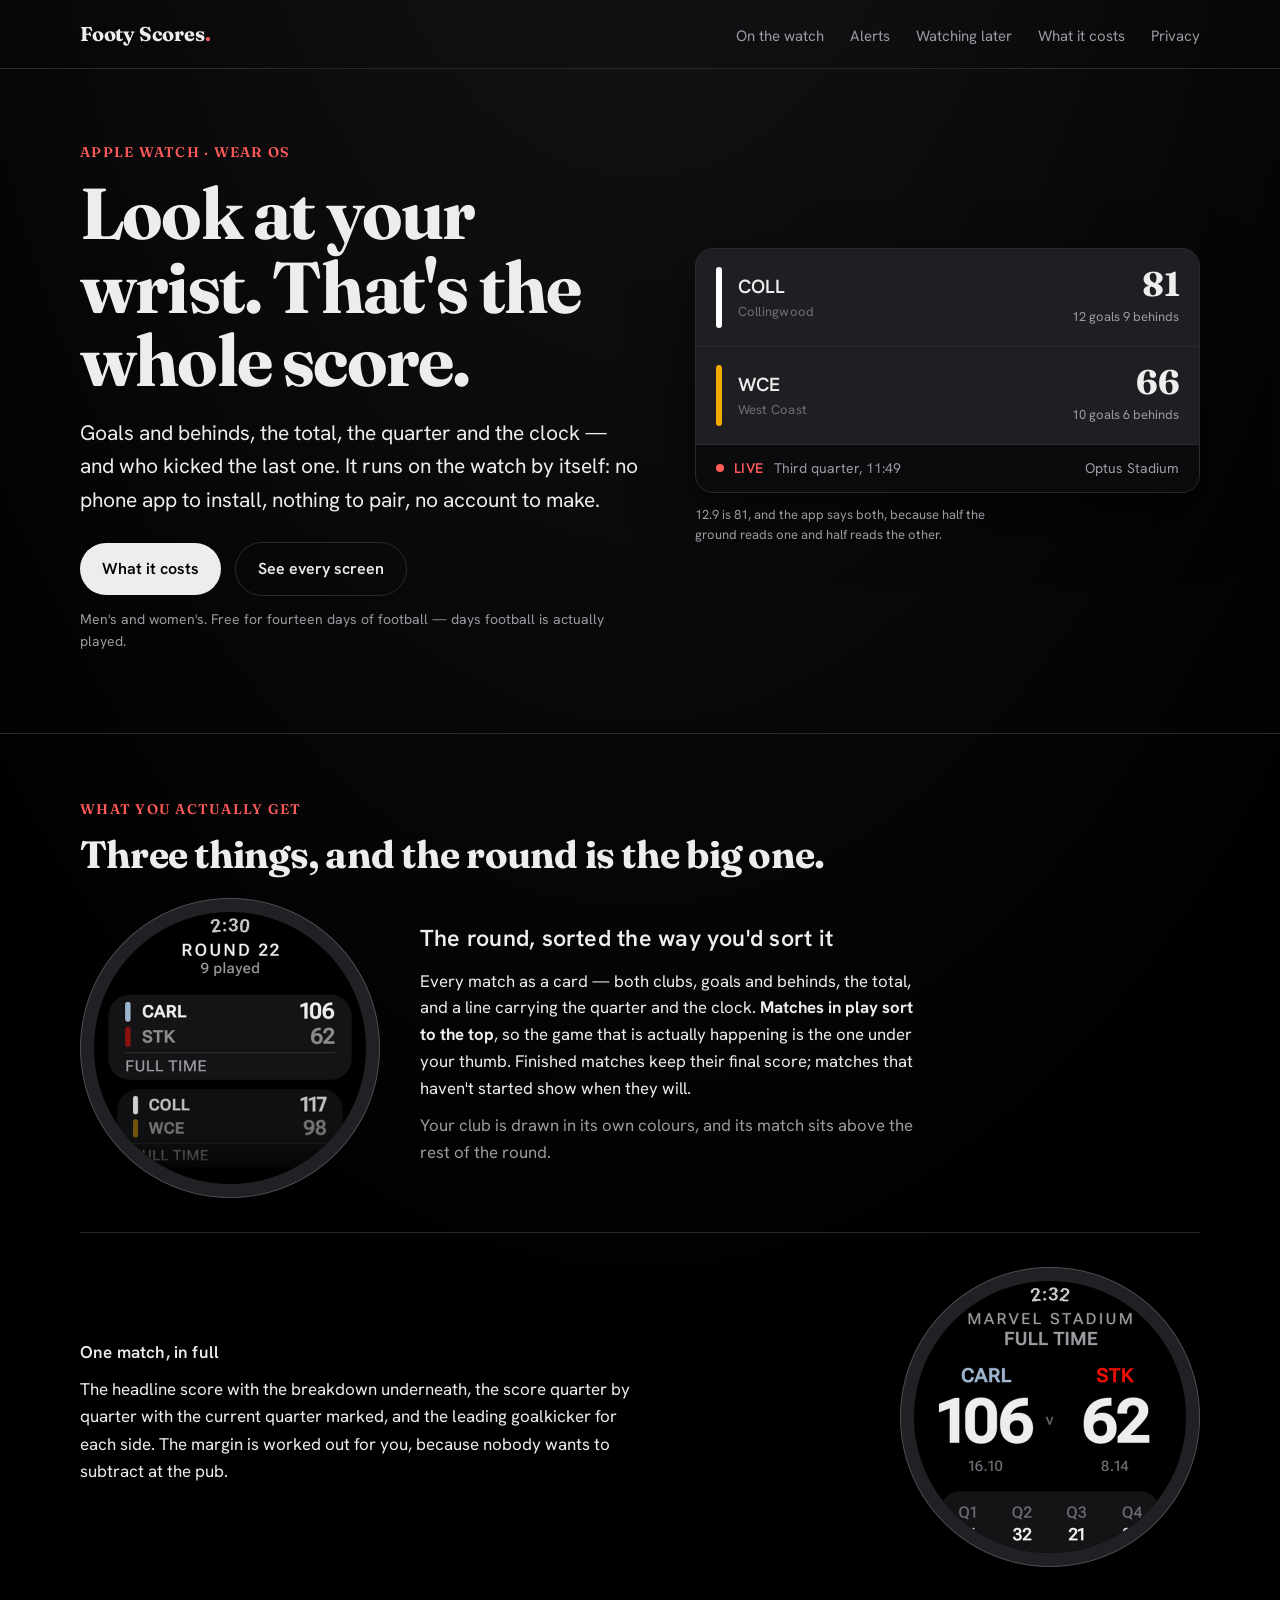
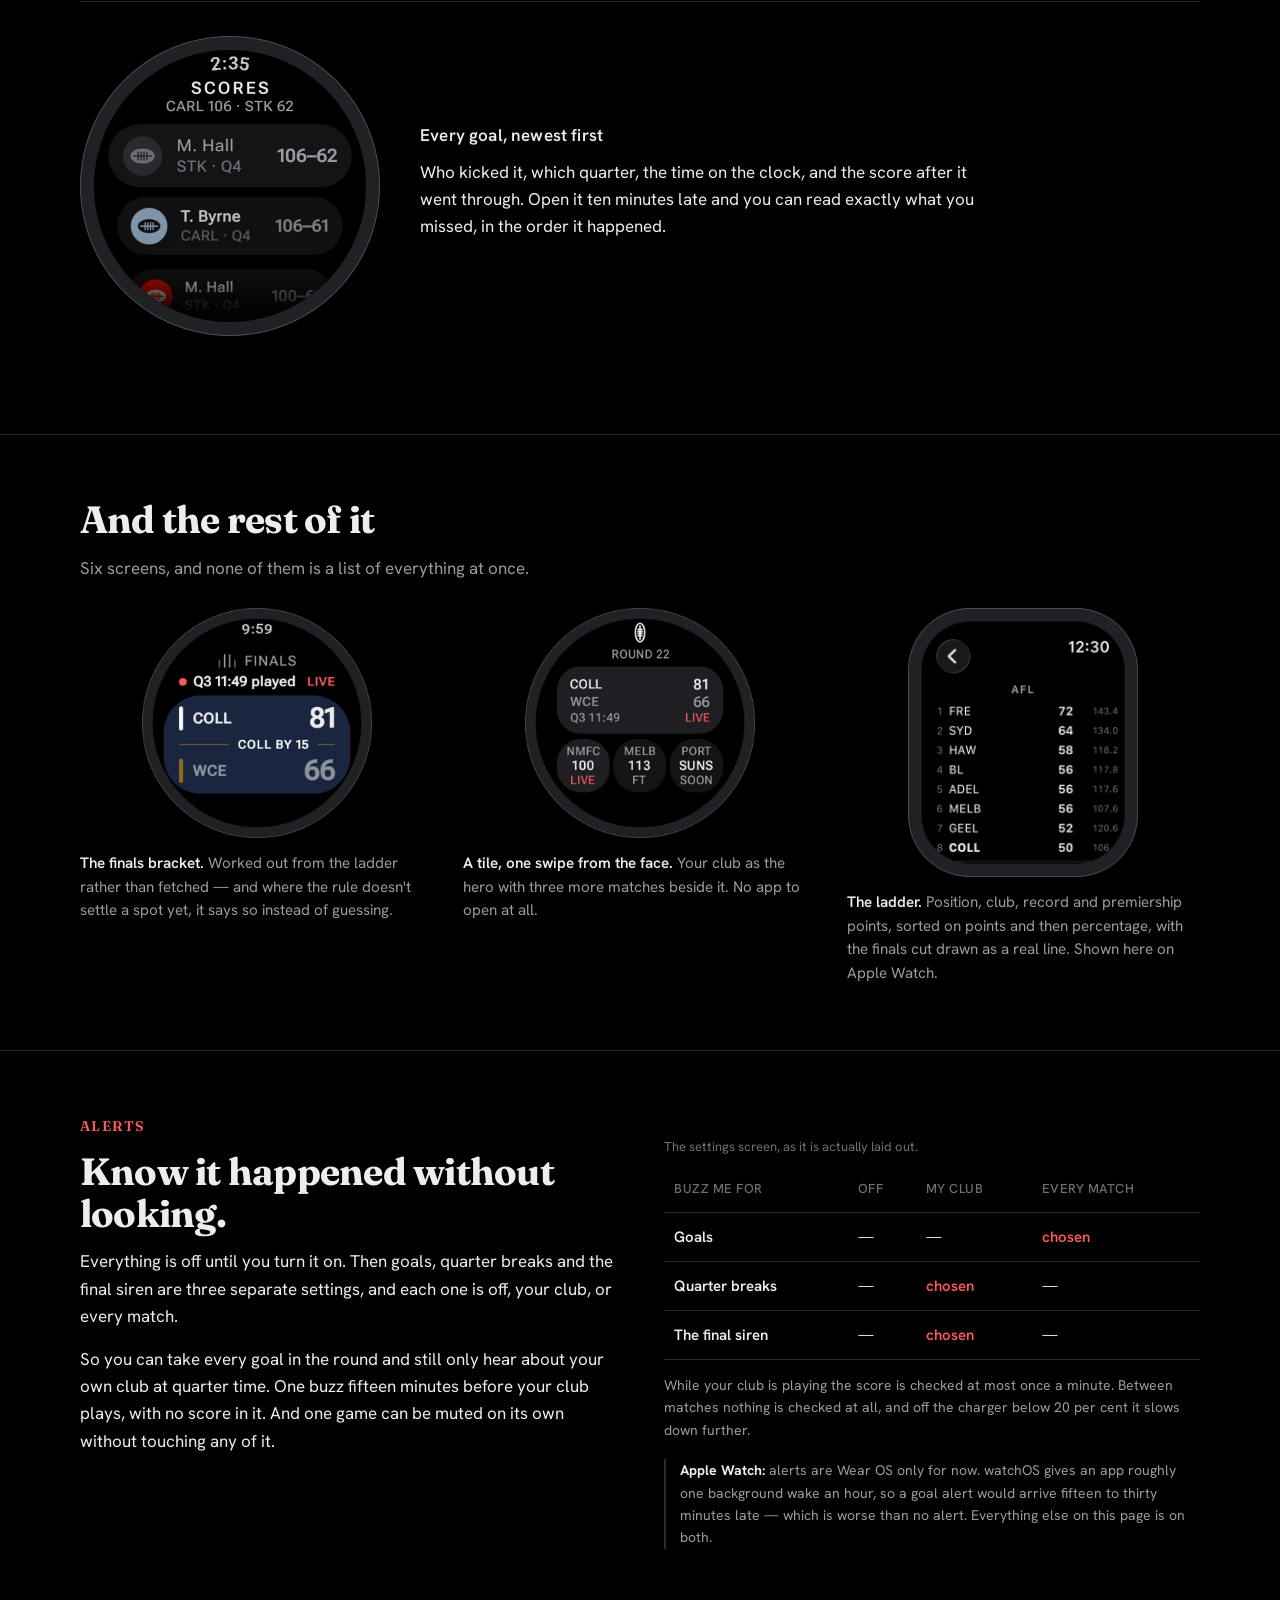
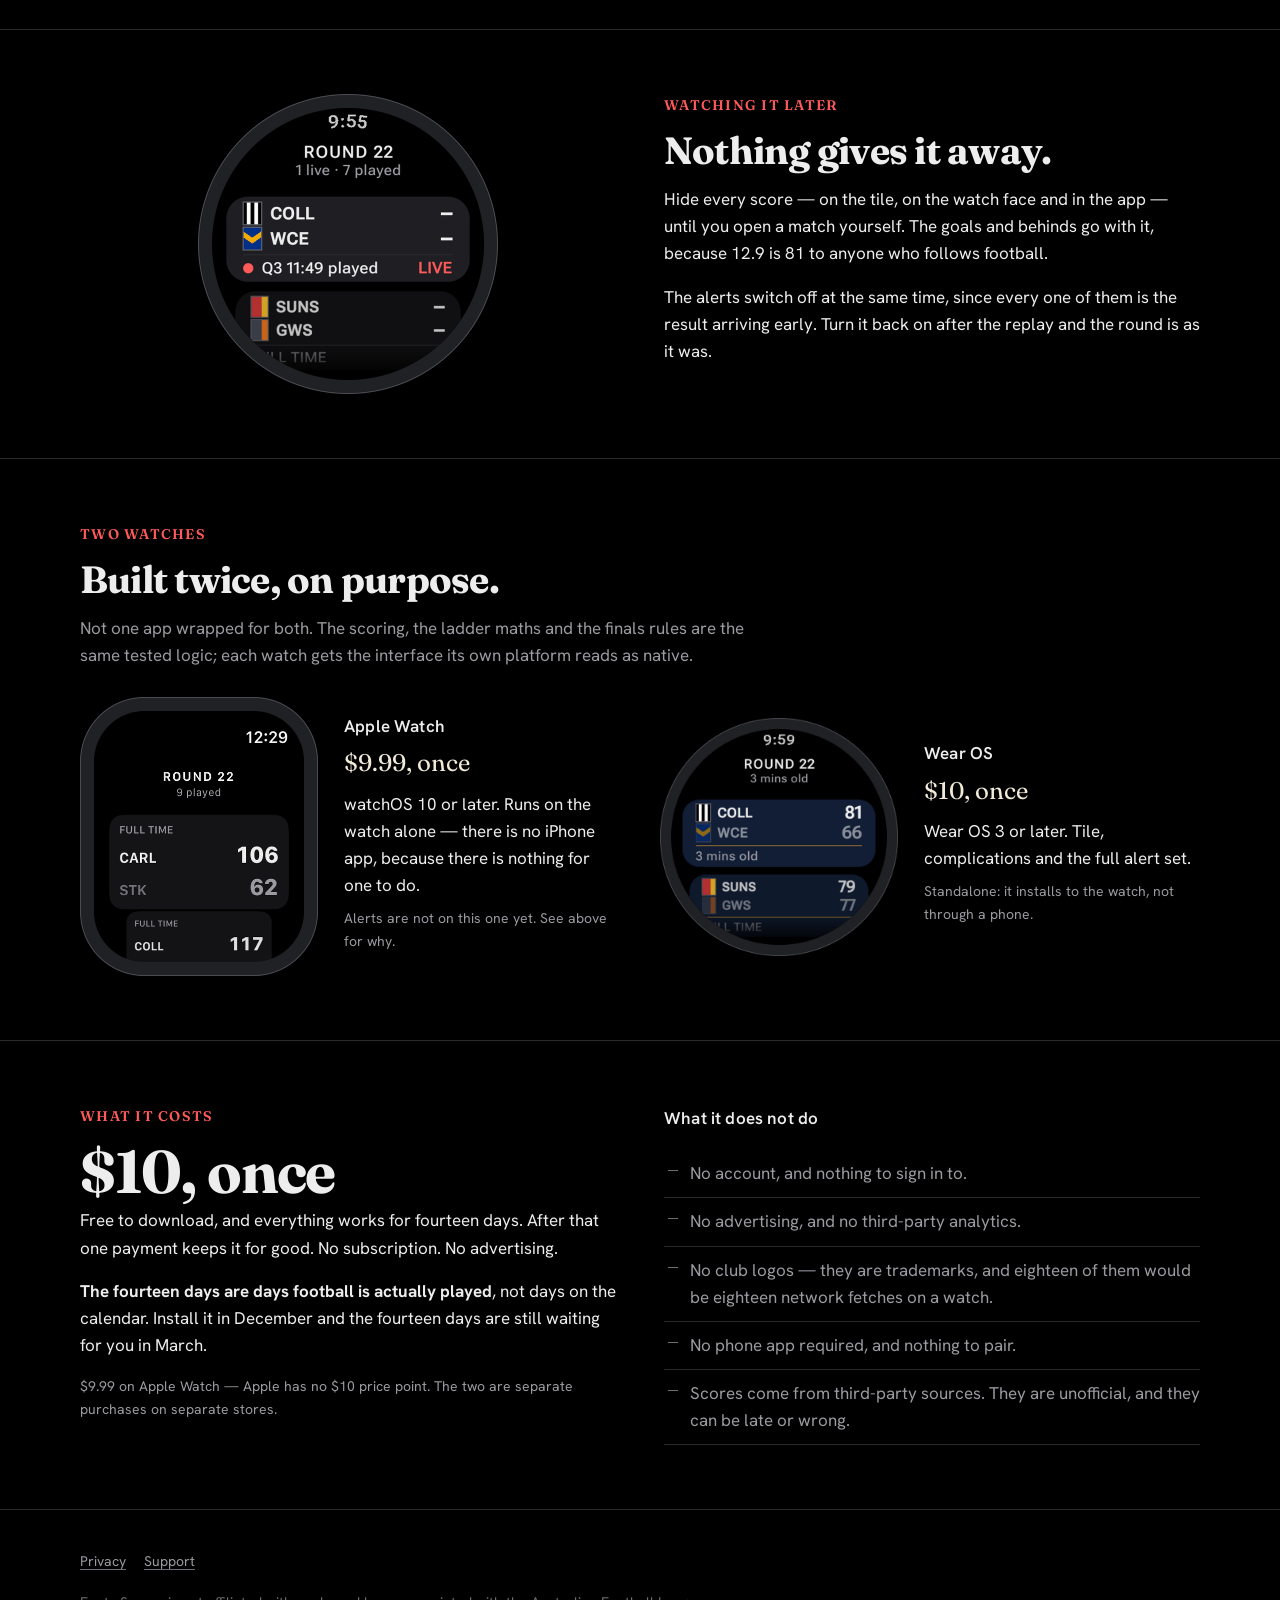
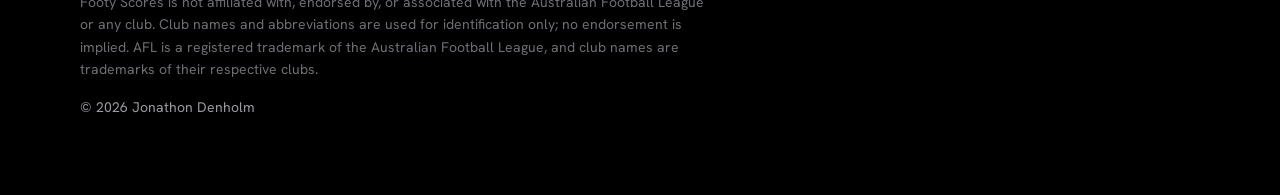
==== index.html @ 6cb3a04b "The site now shows the app, and covers both watches Rebuilt benefit-first: what you get at 2:35 on a" ====
<!doctype html>
<html lang="en-AU">
<head>
<meta charset="utf-8">
<meta name="viewport" content="width=device-width, initial-scale=1">
<title>Footy Scores — the whole match, on your wrist</title>
<meta name="description" content="Live goals and behinds, the quarter, the clock, and who kicked the last one. A standalone watch app for Australian rules football, men's and women's, on Apple Watch and Wear OS. No phone app, no account, no advertising.">
<link rel="canonical" href="https://footyscore.app/">
<meta name="theme-color" content="#000000">
<!-- The app's own launcher icon, not a mark drawn for the web. One icon, both places. -->
<link rel="icon" type="image/png" sizes="512x512" href="icon-512.png">
<link rel="apple-touch-icon" href="icon-512.png">

<meta property="og:type" content="website">
<meta property="og:url" content="https://footyscore.app/">
<meta property="og:title" content="Footy Scores — the whole match, on your wrist">
<meta property="og:description" content="Collingwood 12.9 (81), West Coast 10.6 (66), Q3 11:49. That is a whole match, and it fits on a watch.">
<meta property="og:image" content="https://footyscore.app/img/w-round.png">
<meta name="twitter:card" content="summary_large_image">
<meta name="twitter:title" content="Footy Scores">
<meta name="twitter:description" content="Live goals and behinds, the quarter, the clock, and who kicked the last one. Apple Watch and Wear OS.">
<meta name="twitter:image" content="https://footyscore.app/img/w-round.png">

<script type="application/ld+json">
{"@context":"https://schema.org","@type":"SoftwareApplication","name":"Footy Scores",
 "operatingSystem":"watchOS, Wear OS",
 "applicationCategory":"SportsApplication",
 "offers":[{"@type":"Offer","price":"10.00","priceCurrency":"AUD","category":"Wear OS"},
           {"@type":"Offer","price":"9.99","priceCurrency":"AUD","category":"Apple Watch"}],
 "url":"https://footyscore.app"}
</script>

<link rel="stylesheet" href="styles.css?v=20260812">
</head>
<body>
<a class="skip" href="#main">Skip to content</a>

<header>
  <div class="wrap nav">
    <a class="brand" href="/">Footy Scores<span class="dot">.</span></a>
    <span class="spacer"></span>
    <a class="navlink" href="#watch">On the watch</a>
    <a class="navlink" href="#alerts">Alerts</a>
    <a class="navlink" href="#later">Watching later</a>
    <a class="navlink" href="#cost">What it costs</a>
    <a class="navlink" href="privacy.html">Privacy</a>
  </div>
</header>

<main id="main" tabindex="-1">

  <!-- ================================================================= hero
       THE HERO LEADS WITH THE MOMENT, NOT THE FEATURE LIST. What somebody wants at 2:35 on a
       Saturday is the score without getting their phone out; everything the app does is downstream
       of that. The scoreboard beside it is real markup rather than an image so it stays sharp at
       any size, reads to a screen reader as scores rather than as a picture, and cannot go stale
       against a redesign. Its figures are the captured Round 22 fixture the app's own tests are
       held to, so the page and the test suite agree on what a match looks like. -->
  <div class="wrap">
    <section class="hero">
      <div>
        <p class="kicker">Apple Watch &middot; Wear OS</p>
        <h1>Look at your wrist. That's the whole score.</h1>
        <p class="lead">Goals and behinds, the total, the quarter and the clock &mdash; and who kicked the last one. It runs on the watch by itself: no phone app to install, nothing to pair, no account to make.</p>
        <div class="cta">
          <a class="btn" href="#cost">What it costs</a>
          <a class="btn btn-ghost" href="#watch">See every screen</a>
        </div>
        <p class="small">Men's and women's. Free for fourteen days of football &mdash; days football is actually played.</p>
      </div>

      <div>
        <div class="board is-live">
          <div class="board-row" style="--club:#FFFFFF">
            <span class="swatch" aria-hidden="true"></span>
            <span class="club">COLL<span class="name">Collingwood</span></span>
            <span class="score"><span class="total">81</span><span class="breakdown">12 goals 9 behinds</span></span>
          </div>
          <div class="board-row" style="--club:#F2A900">
            <span class="swatch" aria-hidden="true"></span>
            <span class="club">WCE<span class="name">West Coast</span></span>
            <span class="score"><span class="total">66</span><span class="breakdown">10 goals 6 behinds</span></span>
          </div>
          <div class="board-status">
            <span class="pulse" aria-hidden="true"></span>
            <span class="tag-live">LIVE</span>
            <span>Third quarter, 11:49</span>
            <span class="spacer"></span>
            <span>Optus Stadium</span>
          </div>
        </div>
        <p class="board-note">12.9 is 81, and the app says both, because half the ground reads one and half reads the other.</p>
      </div>
    </section>
  </div>

  <!-- ================================================================= the three things
       ⚠️ ASYMMETRIC ON PURPOSE. Three equal cards in a row is the single most recognisable
       generated layout; the first item here is deliberately the large one, and the images are real
       captures rather than drawn mockups. -->
  <section class="band" id="watch">
    <div class="wrap">
      <p class="kicker">What you actually get</p>
      <h2>Three things, and the round is the big one.</h2>

      <div class="feature feature-lead">
        <figure class="shot shot-round">
          <img src="img/w-round.png" width="300" height="300" loading="lazy" decoding="async"
               alt="A round watch showing Round 22: Carlton 106, St Kilda 62 at full time, and Collingwood 117, West Coast 98 below it.">
        </figure>
        <div>
          <h3>The round, sorted the way you'd sort it</h3>
          <p>Every match as a card &mdash; both clubs, goals and behinds, the total, and a line carrying the quarter and the clock. <strong>Matches in play sort to the top</strong>, so the game that is actually happening is the one under your thumb. Finished matches keep their final score; matches that haven't started show when they will.</p>
          <p class="small">Your club is drawn in its own colours, and its match sits above the rest of the round.</p>
        </div>
      </div>

      <div class="feature feature-flip">
        <figure class="shot shot-round">
          <img src="img/w-match.png" width="300" height="300" loading="lazy" decoding="async"
               alt="One match at Marvel Stadium: Carlton 106 from 16.10, St Kilda 62 from 8.14, with the score by quarter beneath.">
        </figure>
        <div>
          <h3>One match, in full</h3>
          <p>The headline score with the breakdown underneath, the score quarter by quarter with the current quarter marked, and the leading goalkicker for each side. The margin is worked out for you, because nobody wants to subtract at the pub.</p>
        </div>
      </div>

      <div class="feature">
        <figure class="shot shot-round">
          <img src="img/w-goals.png" width="300" height="300" loading="lazy" decoding="async"
               alt="The goal feed: M. Hall for St Kilda in the last quarter making it 106 to 62, then T. Byrne for Carlton.">
        </figure>
        <div>
          <h3>Every goal, newest first</h3>
          <p>Who kicked it, which quarter, the time on the clock, and the score after it went through. Open it ten minutes late and you can read exactly what you missed, in the order it happened.</p>
        </div>
      </div>
    </div>
  </section>

  <!-- ================================================================= more screens -->
  <section class="band band-tight">
    <div class="wrap">
      <h2>And the rest of it</h2>
      <p class="sub">Six screens, and none of them is a list of everything at once.</p>

      <div class="gallery">
        <figure>
          <img src="img/w-finals.png" width="230" height="230" loading="lazy" decoding="async"
               alt="The finals bracket showing Collingwood 81 leading West Coast 66 by 15 points, live in the third quarter.">
          <figcaption><strong>The finals bracket.</strong> Worked out from the ladder rather than fetched &mdash; and where the rule doesn't settle a spot yet, it says so instead of guessing.</figcaption>
        </figure>
        <figure>
          <img src="img/w-tile.png" width="230" height="230" loading="lazy" decoding="async"
               alt="The tile: Collingwood 81, West Coast 66 live in the third quarter, with three more matches beneath.">
          <figcaption><strong>A tile, one swipe from the face.</strong> Your club as the hero with three more matches beside it. No app to open at all.</figcaption>
        </figure>
        <!-- ⚠️ THIS ONE IS THE APPLE CAPTURE, DELIBERATELY. There is no Wear ladder screenshot, and
             the first cut of this page put the ALERTS grid here under a caption about the ladder —
             a caption describing a screen that was not in the picture. Two round frames and one
             square is also the honest shape of the product: it is two apps. -->
        <figure>
          <img src="img/a-ladder.png" width="200" height="234" loading="lazy" decoding="async"
               alt="The ladder on Apple Watch: Fremantle first on 72 points, Sydney second on 64, Hawthorn third on 58, with percentages beside them.">
          <figcaption><strong>The ladder.</strong> Position, club, record and premiership points, sorted on points and then percentage, with the finals cut drawn as a real line. Shown here on Apple Watch.</figcaption>
        </figure>
      </div>
    </div>
  </section>

  <!-- ================================================================= alerts -->
  <section class="band" id="alerts">
    <div class="wrap split">
      <div>
        <p class="kicker">Alerts</p>
        <h2>Know it happened without looking.</h2>
        <p>Everything is off until you turn it on. Then goals, quarter breaks and the final siren are three separate settings, and each one is off, your club, or every match.</p>
        <p>So you can take every goal in the round and still only hear about your own club at quarter time. One buzz fifteen minutes before your club plays, with no score in it. And one game can be muted on its own without touching any of it.</p>
      </div>
      <div>
        <table class="grid-alerts">
          <caption>The settings screen, as it is actually laid out.</caption>
          <thead>
            <tr><th scope="col">Buzz me for</th><th scope="col">Off</th><th scope="col">My club</th><th scope="col">Every match</th></tr>
          </thead>
          <tbody>
            <tr><td>Goals</td><td>&mdash;</td><td>&mdash;</td><td class="pick">chosen</td></tr>
            <tr><td>Quarter breaks</td><td>&mdash;</td><td class="pick">chosen</td><td>&mdash;</td></tr>
            <tr><td>The final siren</td><td>&mdash;</td><td class="pick">chosen</td><td>&mdash;</td></tr>
          </tbody>
        </table>
        <p class="small" style="margin-top:14px">While your club is playing the score is checked at most once a minute. Between matches nothing is checked at all, and off the charger below 20 per cent it slows down further.</p>
        <p class="small note-apple"><strong>Apple Watch:</strong> alerts are Wear OS only for now. watchOS gives an app roughly one background wake an hour, so a goal alert would arrive fifteen to thirty minutes late &mdash; which is worse than no alert. Everything else on this page is on both.</p>
      </div>
    </div>
  </section>

  <!-- ================================================================= spoilers -->
  <section class="band" id="later">
    <div class="wrap split split-flip">
      <div>
        <p class="kicker">Watching it later</p>
        <h2>Nothing gives it away.</h2>
        <p>Hide every score &mdash; on the tile, on the watch face and in the app &mdash; until you open a match yourself. The goals and behinds go with it, because 12.9 is 81 to anyone who follows football.</p>
        <p>The alerts switch off at the same time, since every one of them is the result arriving early. Turn it back on after the replay and the round is as it was.</p>
      </div>
      <figure class="shot shot-round">
        <img src="img/w-spoilers.png" width="300" height="300" loading="lazy" decoding="async"
             alt="The round with every score hidden: dashes where the numbers would be, and the note that a match is final.">
      </figure>
    </div>
  </section>

  <!-- ================================================================= both watches -->
  <section class="band band-tight" id="both">
    <div class="wrap">
      <p class="kicker">Two watches</p>
      <h2>Built twice, on purpose.</h2>
      <p class="sub sub-wide">Not one app wrapped for both. The scoring, the ladder maths and the finals rules are the same tested logic; each watch gets the interface its own platform reads as native.</p>

      <div class="platforms">
        <div class="platform">
          <figure class="shot shot-apple">
            <img src="img/a-scoreboard.png" width="238" height="278" loading="lazy" decoding="async"
                 alt="Footy Scores on Apple Watch, showing Round 22 with Carlton 106 and St Kilda 62.">
          </figure>
          <div>
            <h3>Apple Watch</h3>
            <p class="platform-price">$9.99, once</p>
            <p>watchOS 10 or later. Runs on the watch alone &mdash; there is no iPhone app, because there is nothing for one to do.</p>
            <p class="small">Alerts are not on this one yet. See above for why.</p>
          </div>
        </div>
        <div class="platform">
          <figure class="shot shot-round shot-sm">
            <img src="img/w-club.png" width="238" height="238" loading="lazy" decoding="async"
                 alt="Footy Scores on Wear OS in club colours, showing Collingwood against West Coast.">
          </figure>
          <div>
            <h3>Wear OS</h3>
            <p class="platform-price">$10, once</p>
            <p>Wear OS 3 or later. Tile, complications and the full alert set.</p>
            <p class="small">Standalone: it installs to the watch, not through a phone.</p>
          </div>
        </div>
      </div>
    </div>
  </section>

  <!-- ================================================================= cost -->
  <section class="band" id="cost">
    <div class="wrap split">
      <div>
        <p class="kicker">What it costs</p>
        <p class="price">$10, once</p>
        <p>Free to download, and everything works for fourteen days. After that one payment keeps it for good. No subscription. No advertising.</p>
        <p><strong>The fourteen days are days football is actually played</strong>, not days on the calendar. Install it in December and the fourteen days are still waiting for you in March.</p>
        <p class="small">$9.99 on Apple Watch &mdash; Apple has no $10 price point. The two are separate purchases on separate stores.</p>
      </div>
      <div>
        <h3 style="margin-bottom:10px">What it does not do</h3>
        <ul class="notlist">
          <li>No account, and nothing to sign in to.</li>
          <li>No advertising, and no third-party analytics.</li>
          <li>No club logos &mdash; they are trademarks, and eighteen of them would be eighteen network fetches on a watch.</li>
          <li>No phone app required, and nothing to pair.</li>
          <li>Scores come from third-party sources. They are unofficial, and they can be late or wrong.</li>
        </ul>
      </div>
    </div>
  </section>

</main>

<footer>
  <div class="wrap">
    <div class="foot-links">
      <a href="privacy.html">Privacy</a>
      <a href="mailto:watchwalkssupport@gmail.com">Support</a>
    </div>
    <p class="disclaimer">Footy Scores is not affiliated with, endorsed by, or associated with the Australian Football League or any club. Club names and abbreviations are used for identification only; no endorsement is implied. AFL is a registered trademark of the Australian Football League, and club names are trademarks of their respective clubs.</p>
    <p class="small">&copy; 2026 Jonathon Denholm</p>
  </div>
</footer>

</body>
</html>
---- styles.css ----
/* Footy Scores — matchday.
 *
 * THE SITE IS THE APP'S OWN PALETTE, not a theme invented for the web: true black ground, bone
 * text, one live red. Those values are lifted from FootyPalette.kt so the page and the watch
 * cannot drift into different reds. The club colours are the accent system, exactly as they are
 * in the product — nothing here introduces a colour the app does not already use.
 *
 * It shares its two typefaces with watchwalks.com and nothing else. The sibling relationship is
 * the fonts; the rest — black instead of paper, a scoreboard instead of terrain, hard rules
 * instead of contour lines — is this app.
 */

@font-face {
  font-family: 'Fraunces';
  src: url('fonts/fraunces-var.woff2') format('woff2-variations');
  font-weight: 100 900;
  font-display: swap;
}
@font-face {
  font-family: 'Hanken';
  src: url('fonts/hanken-var.woff2') format('woff2-variations');
  font-weight: 100 900;
  font-display: swap;
}

:root {
  /* Straight from the app. */
  --black: #000000;
  --card: #141416;
  --card-live: #1F1F23;
  --line: #2A2A2E;
  --ink: #EDEDED;
  --dim: #9A9AA0;
  --faint: #6E6E75;
  --live: #FF5A5A;
  --bone: #F2EAD9;

  --measure: 66ch;
  --wrap: 1120px;
}

*, *::before, *::after { box-sizing: border-box; }

html { -webkit-text-size-adjust: 100%; }

body {
  margin: 0;
  background: var(--black);
  color: var(--ink);
  font-family: Hanken, ui-sans-serif, sans-serif;
  font-size: 17px;
  line-height: 1.6;
  font-variant-numeric: tabular-nums;
  /* A very slight warmth off pure black at the top, so the page has a horizon rather than being
     a void. It never lightens enough to stop being the app's black. */
  background-image: radial-gradient(120% 60% at 50% -10%, #17171B 0%, #000 62%);
  background-repeat: no-repeat;
}

.wrap { width: min(100% - 40px, var(--wrap)); margin-inline: auto; }

.skip {
  position: absolute; left: -9999px;
  background: var(--ink); color: var(--black); padding: 10px 16px; border-radius: 8px;
}
.skip:focus { left: 20px; top: 14px; z-index: 20; }

a { color: var(--ink); text-decoration-color: var(--faint); text-underline-offset: 3px; }
a:hover { text-decoration-color: var(--live); }

/* ---------------------------------------------------------------- header */

header { border-bottom: 1px solid var(--line); }
.nav { display: flex; align-items: baseline; gap: 26px; padding: 18px 0; }
.brand {
  font-family: Fraunces, Georgia, serif;
  font-weight: 700; font-size: 20px; letter-spacing: -0.01em;
  text-decoration: none; color: var(--ink);
}
.brand .dot { color: var(--live); }
.spacer { flex: 1; }
.navlink { font-size: 15px; color: var(--dim); text-decoration: none; }
.navlink:hover { color: var(--ink); }
@media (max-width: 640px) { .navlink { display: none; } }

/* ---------------------------------------------------------------- type */

h1 {
  font-family: Fraunces, Georgia, serif;
  font-weight: 700;
  font-size: clamp(38px, 6.2vw, 72px);
  line-height: 1.02;
  letter-spacing: -0.025em;
  margin: 0 0 18px;
}
h2 {
  font-family: Fraunces, Georgia, serif;
  font-weight: 700;
  font-size: clamp(26px, 3.4vw, 38px);
  line-height: 1.1;
  letter-spacing: -0.02em;
  margin: 0 0 14px;
}
h3 {
  font-family: Hanken, sans-serif;
  font-weight: 600; font-size: 17px; letter-spacing: 0.01em;
  margin: 0 0 6px;
}
p { margin: 0 0 16px; max-width: var(--measure); }
.lead { font-size: clamp(18px, 2vw, 21px); color: var(--ink); }
.kicker {
  font-family: Fraunces, Georgia, serif;
  font-weight: 600; font-size: 14px; letter-spacing: 0.09em; text-transform: uppercase;
  color: var(--live); margin: 0 0 14px;
}
.sub { color: var(--dim); }
small, .small { font-size: 14px; color: var(--dim); }

/* ---------------------------------------------------------------- hero */

.hero {
  display: grid;
  grid-template-columns: 1.05fr 0.95fr;
  gap: 56px;
  align-items: center;
  padding: 72px 0 64px;
}
@media (max-width: 900px) {
  .hero { grid-template-columns: 1fr; gap: 40px; padding: 48px 0 40px; }
}

.btn {
  display: inline-block;
  background: var(--ink); color: var(--black);
  font-weight: 600; font-size: 16px;
  padding: 13px 22px; border-radius: 999px;
  text-decoration: none;
}
.btn:hover { background: #fff; }
.btn-ghost {
  background: transparent; color: var(--ink);
  border: 1px solid var(--line); margin-left: 10px;
}
.btn-ghost:hover { background: var(--card); border-color: var(--dim); }
.cta { margin: 26px 0 12px; }

/* ------------------------------------------------- the scoreboard itself */

/* THE HERO IS A SCOREBOARD, drawn the way the watch draws one: two club colour bars, the score
   as goals, behinds and total, and a status line carrying the quarter and the clock. It is built
   from real markup rather than shipped as a picture so it stays sharp, reads to a screen reader
   as a table of scores, and cannot go stale against a redesign of the app.
   The numbers are the captured Round 22 fixture the app's own tests are held to. */
.board {
  background: var(--card);
  border: 1px solid var(--line);
  border-radius: 18px;
  overflow: hidden;
  box-shadow: 0 24px 60px rgba(0,0,0,.6);
}
.board.is-live { background: var(--card-live); }

.board-row {
  display: grid;
  grid-template-columns: 6px 1fr auto;
  align-items: center;
  gap: 0 16px;
  padding: 18px 20px;
}
.board-row + .board-row { border-top: 1px solid var(--line); }
.swatch { align-self: stretch; border-radius: 3px; background: var(--club, var(--dim)); }
.club { font-weight: 600; font-size: 19px; letter-spacing: 0.01em; }
.club .name { display: block; font-size: 13px; color: var(--faint); font-weight: 400; letter-spacing: 0.02em; }
.score { text-align: right; font-family: Fraunces, Georgia, serif; }
.score .total { font-weight: 700; font-size: 34px; letter-spacing: -0.02em; display: block; line-height: 1; }
.score .breakdown { font-size: 13px; color: var(--dim); font-family: Hanken, sans-serif; }

.board-status {
  display: flex; align-items: center; gap: 10px;
  padding: 12px 20px;
  border-top: 1px solid var(--line);
  background: #0B0B0D;
  font-size: 14px; color: var(--dim);
}
.pulse {
  width: 8px; height: 8px; border-radius: 999px; background: var(--live);
  box-shadow: 0 0 0 0 rgba(255,90,90,.6);
  animation: pulse 2.2s ease-out infinite;
}
@keyframes pulse {
  70% { box-shadow: 0 0 0 9px rgba(255,90,90,0); }
  100% { box-shadow: 0 0 0 0 rgba(255,90,90,0); }
}
/* Anyone who has asked their system not to animate gets a plain dot. */
@media (prefers-reduced-motion: reduce) { .pulse { animation: none; } }
.tag-live { color: var(--live); font-weight: 600; letter-spacing: 0.04em; }

/* --dim rather than --faint: at 13px on black, faint measures about 4.2:1 and this line carries a
   real idea rather than being a caption. Looked at on screen, not calculated and assumed. */
.board-note { margin-top: 12px; font-size: 13px; color: var(--dim); max-width: 46ch; }

/* ---------------------------------------------------------------- sections */

section.band { padding: 64px 0; border-top: 1px solid var(--line); }

.cols {
  display: grid;
  grid-template-columns: repeat(auto-fit, minmax(260px, 1fr));
  gap: 34px 40px;
  margin-top: 34px;
}
/* Deliberately NOT a row of identical cards: these are plain columns with a hairline above each,
   which is the app's own divider rather than a shadowed rectangle. */
.col { border-top: 2px solid var(--line); padding-top: 16px; }
.col h3 { margin-bottom: 4px; }
.col p { margin: 0; color: var(--dim); font-size: 16px; }

.split {
  display: grid; grid-template-columns: 1fr 1fr; gap: 48px; align-items: start;
}
@media (max-width: 820px) { .split { grid-template-columns: 1fr; gap: 28px; } }

/* The alerts grid, drawn as the settings screen states it: three kinds, three reaches. */
.grid-alerts { width: 100%; border-collapse: collapse; margin-top: 22px; font-size: 15px; }
.grid-alerts caption { text-align: left; color: var(--faint); font-size: 13px; padding-bottom: 10px; }
.grid-alerts th, .grid-alerts td { padding: 12px 10px; border-bottom: 1px solid var(--line); text-align: left; }
.grid-alerts th { color: var(--faint); font-weight: 500; font-size: 13px; letter-spacing: 0.04em; text-transform: uppercase; }
.grid-alerts td:first-child { font-weight: 600; }
.pick { color: var(--live); font-weight: 600; }

.price {
  font-family: Fraunces, Georgia, serif; font-weight: 700;
  font-size: clamp(40px, 5vw, 60px); line-height: 1; letter-spacing: -0.02em;
  margin: 0 0 6px;
}

.notlist { list-style: none; padding: 0; margin: 18px 0 0; max-width: var(--measure); }
.notlist li { padding: 10px 0 10px 26px; border-bottom: 1px solid var(--line); position: relative; color: var(--dim); }
.notlist li::before {
  content: ""; position: absolute; left: 4px; top: 20px;
  width: 10px; height: 1px; background: var(--faint);
}

footer {
  border-top: 1px solid var(--line);
  padding: 40px 0 60px;
  color: var(--faint); font-size: 14px;
}
footer a { color: var(--dim); }
.foot-links { display: flex; flex-wrap: wrap; gap: 18px; margin-bottom: 18px; }
.disclaimer { max-width: 78ch; }

/* ============================================================ imagery, added 2026-08-12
 *
 * ⚠️ THE WATCH FRAMES ARE DRAWN, NOT STOCK DEVICE RENDERS. A downloaded photograph of somebody's
 * watch is the fastest way to look like a template: it dates the moment a new case ships, and its
 * perspective never matches the flat screenshot pasted inside it. The frames here are a plain ring
 * in the app's own case colour, generated by tools/make_shots.py, and every screen inside one is a
 * real capture from the real app.
 *
 * ⚠️ AND THE ROUND ONES ARE MASKED TO A CIRCLE. The Wear captures are square pictures of a round
 * screen, so their corners hold rows the watch itself clips away. Unmasked, the bottom of every
 * frame looks like the app is broken.
 */

.shot { margin: 0; display: flex; justify-content: center; }
.shot img { display: block; width: 100%; height: auto; }
.shot-round img { max-width: 300px; }
.shot-apple img { max-width: 238px; }
.shot-sm img { max-width: 238px; }

/* THE FEATURE ROWS ALTERNATE, and the first one is bigger than the others. Three identical cards
   in a row is the most recognisable generated layout there is; this reads as an argument with a
   lead rather than as a grid of equals. */
.feature {
  display: grid;
  grid-template-columns: 300px minmax(0, 1fr);
  gap: 40px;
  align-items: center;
  padding: 34px 0;
  border-top: 1px solid var(--line);
}
.feature:first-of-type { border-top: 0; }
.feature-lead { padding-top: 8px; }
.feature-lead h3 { font-size: 1.45rem; }
.feature-lead p { font-size: 1.05rem; }
.feature-flip { direction: rtl; }
.feature-flip > * { direction: ltr; }
.feature h3 { margin: 0 0 10px; }
.feature p { margin: 0 0 10px; max-width: 56ch; }

.gallery {
  display: grid;
  grid-template-columns: repeat(auto-fit, minmax(220px, 1fr));
  gap: 34px 30px;
  margin-top: 26px;
}
.gallery figure { margin: 0; }
.gallery img { display: block; width: 100%; max-width: 230px; height: auto; margin-inline: auto; }
.gallery figcaption {
  margin-top: 14px; color: var(--dim); font-size: 0.95rem; line-height: 1.55;
}
.gallery figcaption strong { color: var(--ink); font-weight: 600; }

.platforms {
  display: grid;
  grid-template-columns: repeat(auto-fit, minmax(300px, 1fr));
  gap: 40px;
  margin-top: 28px;
}
.platform { display: grid; grid-template-columns: 238px minmax(0, 1fr); gap: 26px; align-items: center; }
.platform h3 { margin: 0 0 4px; }
.platform p { margin: 0 0 8px; }
.platform-price {
  font-family: Fraunces, Georgia, serif;
  font-size: 1.5rem; color: var(--bone); margin: 0 0 10px;
}

.band-tight { padding-block: 42px; }
.split-flip { direction: rtl; }
.split-flip > * { direction: ltr; }
.sub-wide { max-width: 68ch; }

/* The one caveat that is genuinely platform-specific gets a rule beside it rather than a shrug. */
.note-apple {
  margin-top: 18px; padding-left: 14px; border-left: 2px solid var(--line); color: var(--dim);
}
.note-apple strong { color: var(--ink); }

@media (max-width: 860px) {
  .feature, .platform { grid-template-columns: 1fr; gap: 22px; }
  .feature-flip, .split-flip { direction: ltr; }
  .shot img { margin-inline: auto; }
}

@media (prefers-reduced-motion: reduce) {
  * { animation: none !important; transition: none !important; }
}
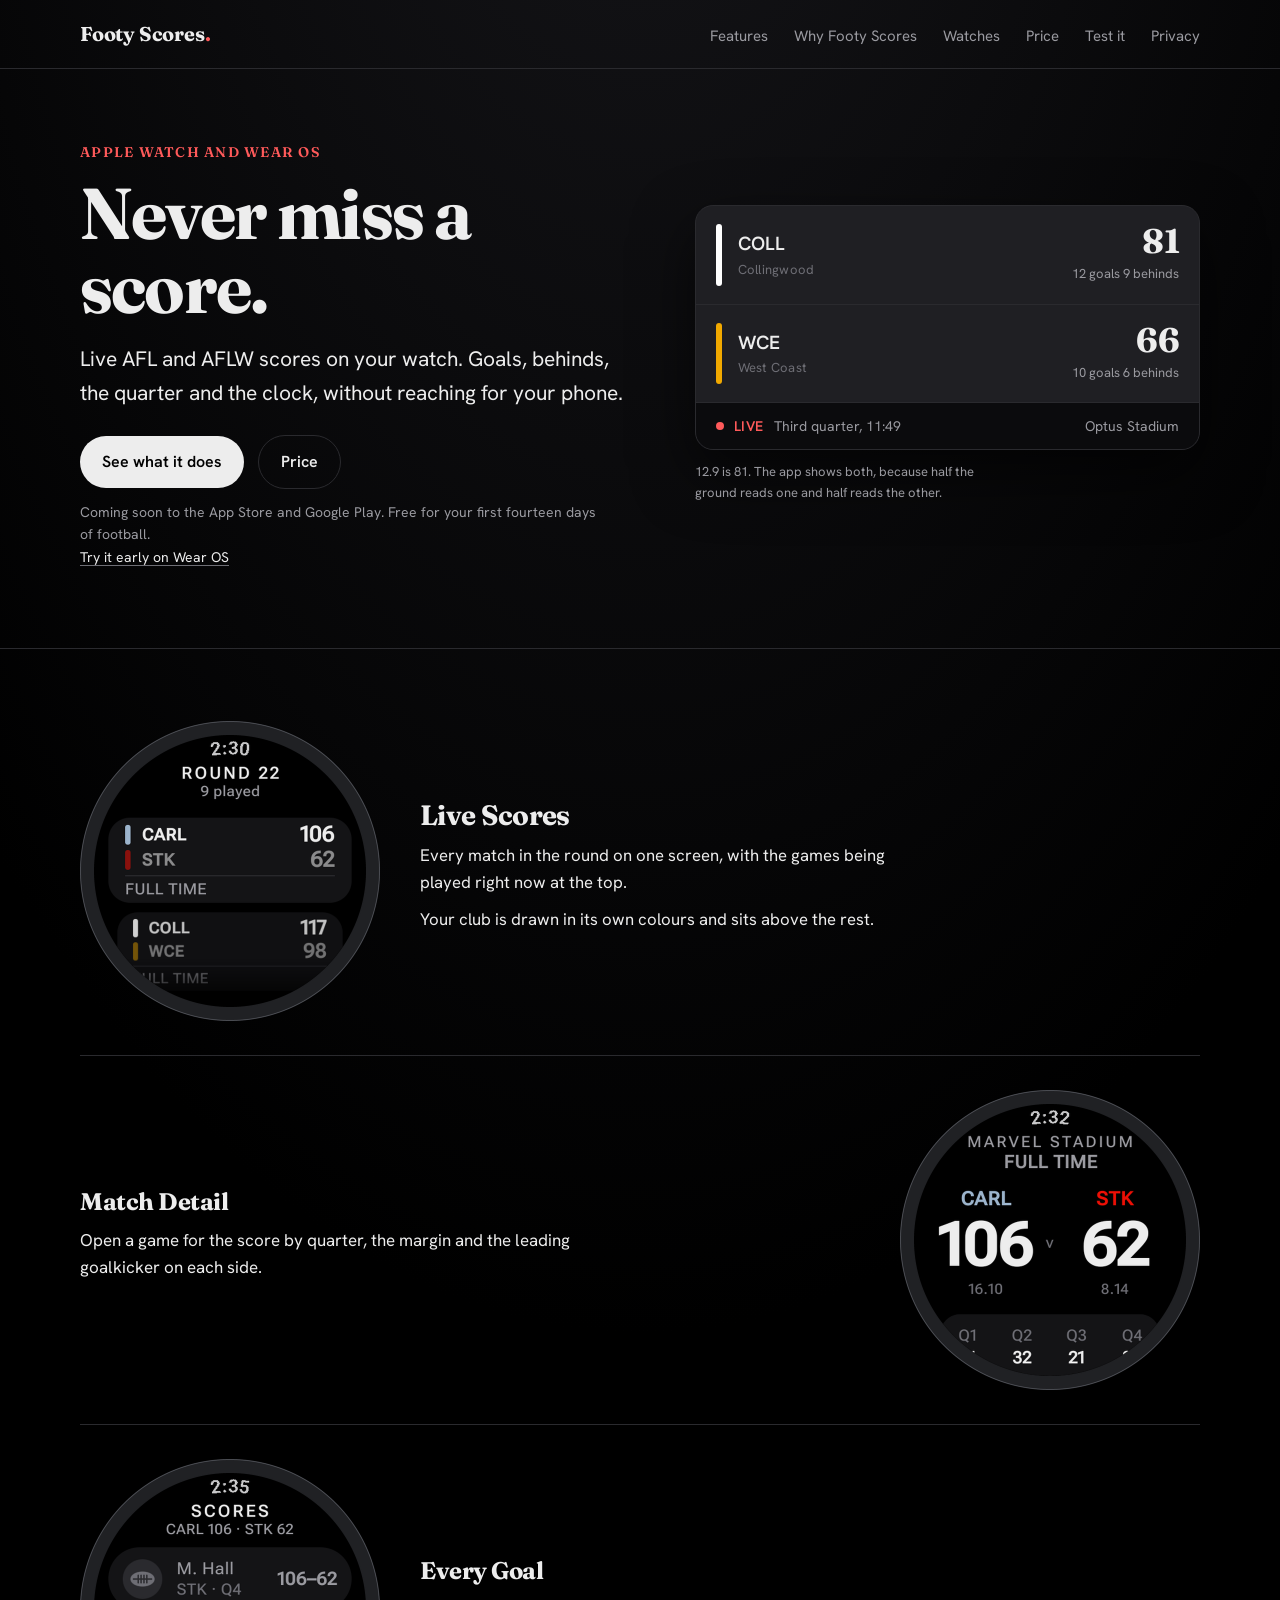
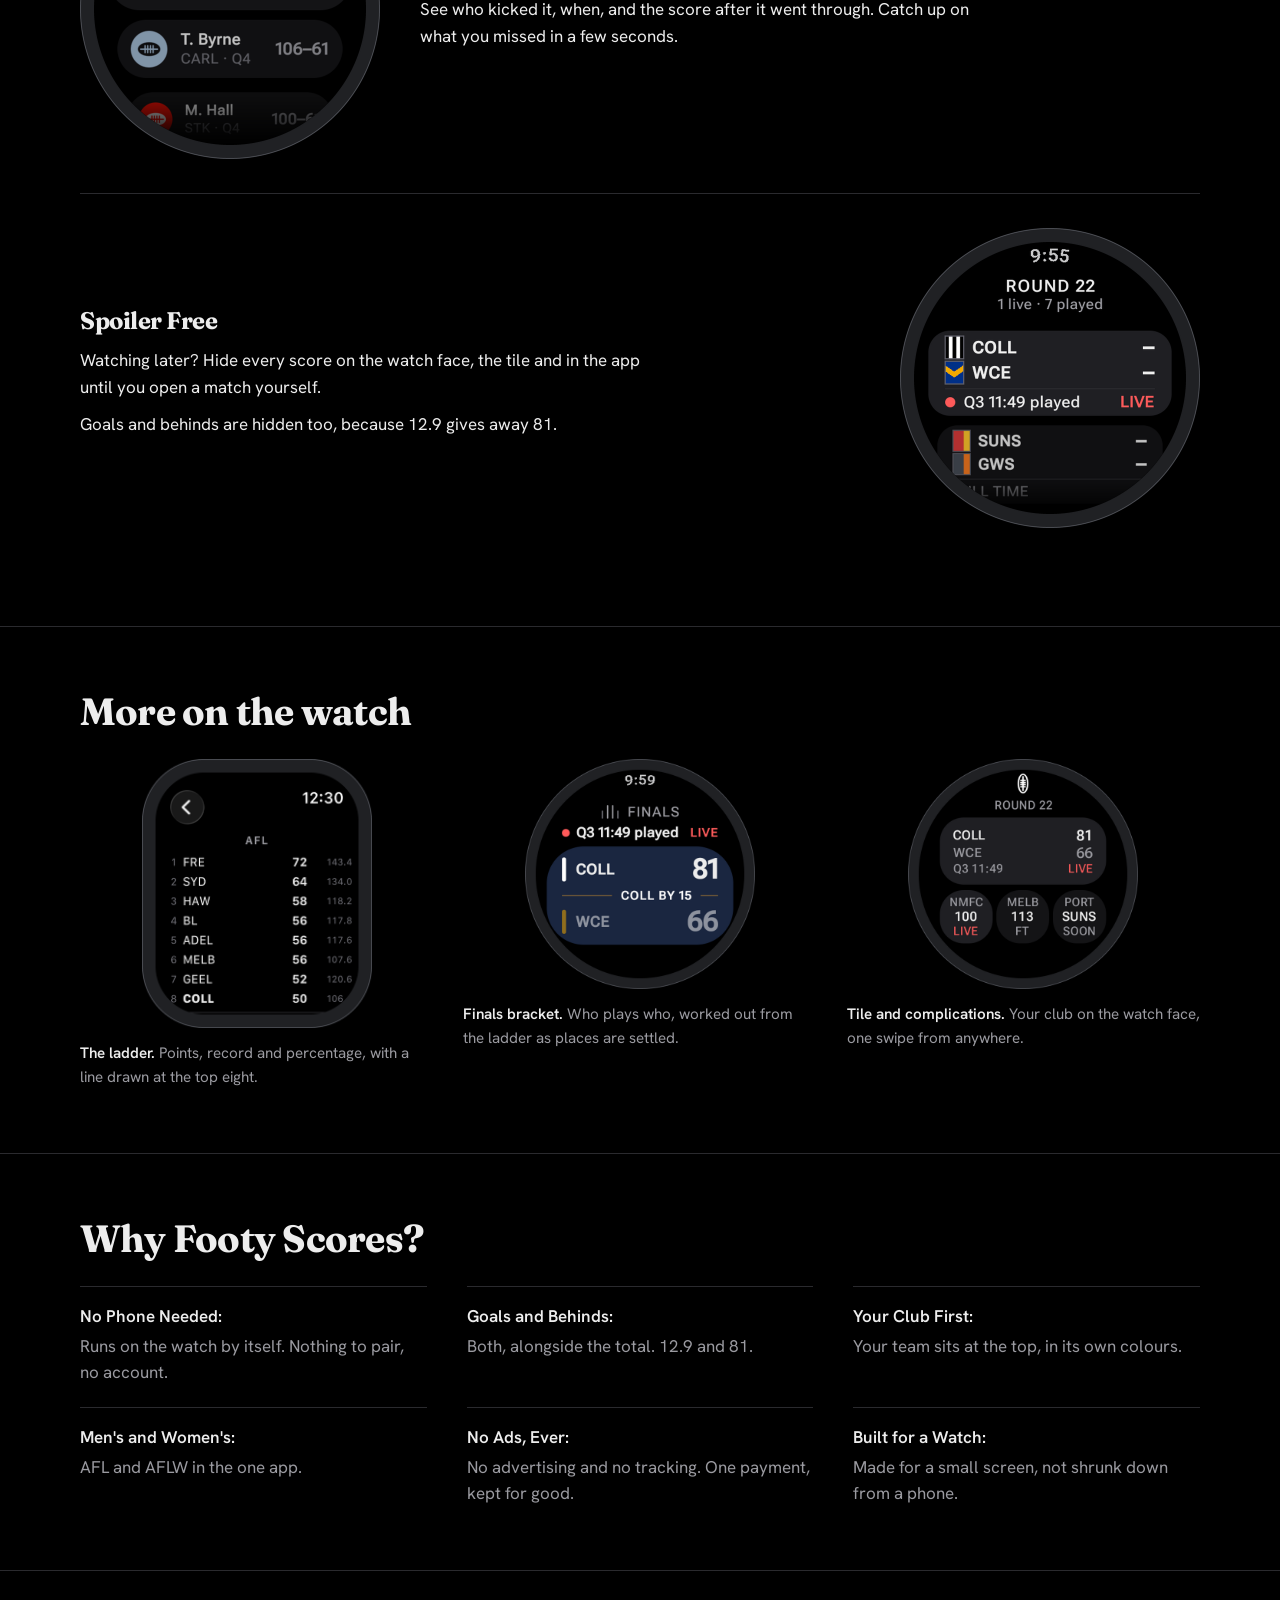
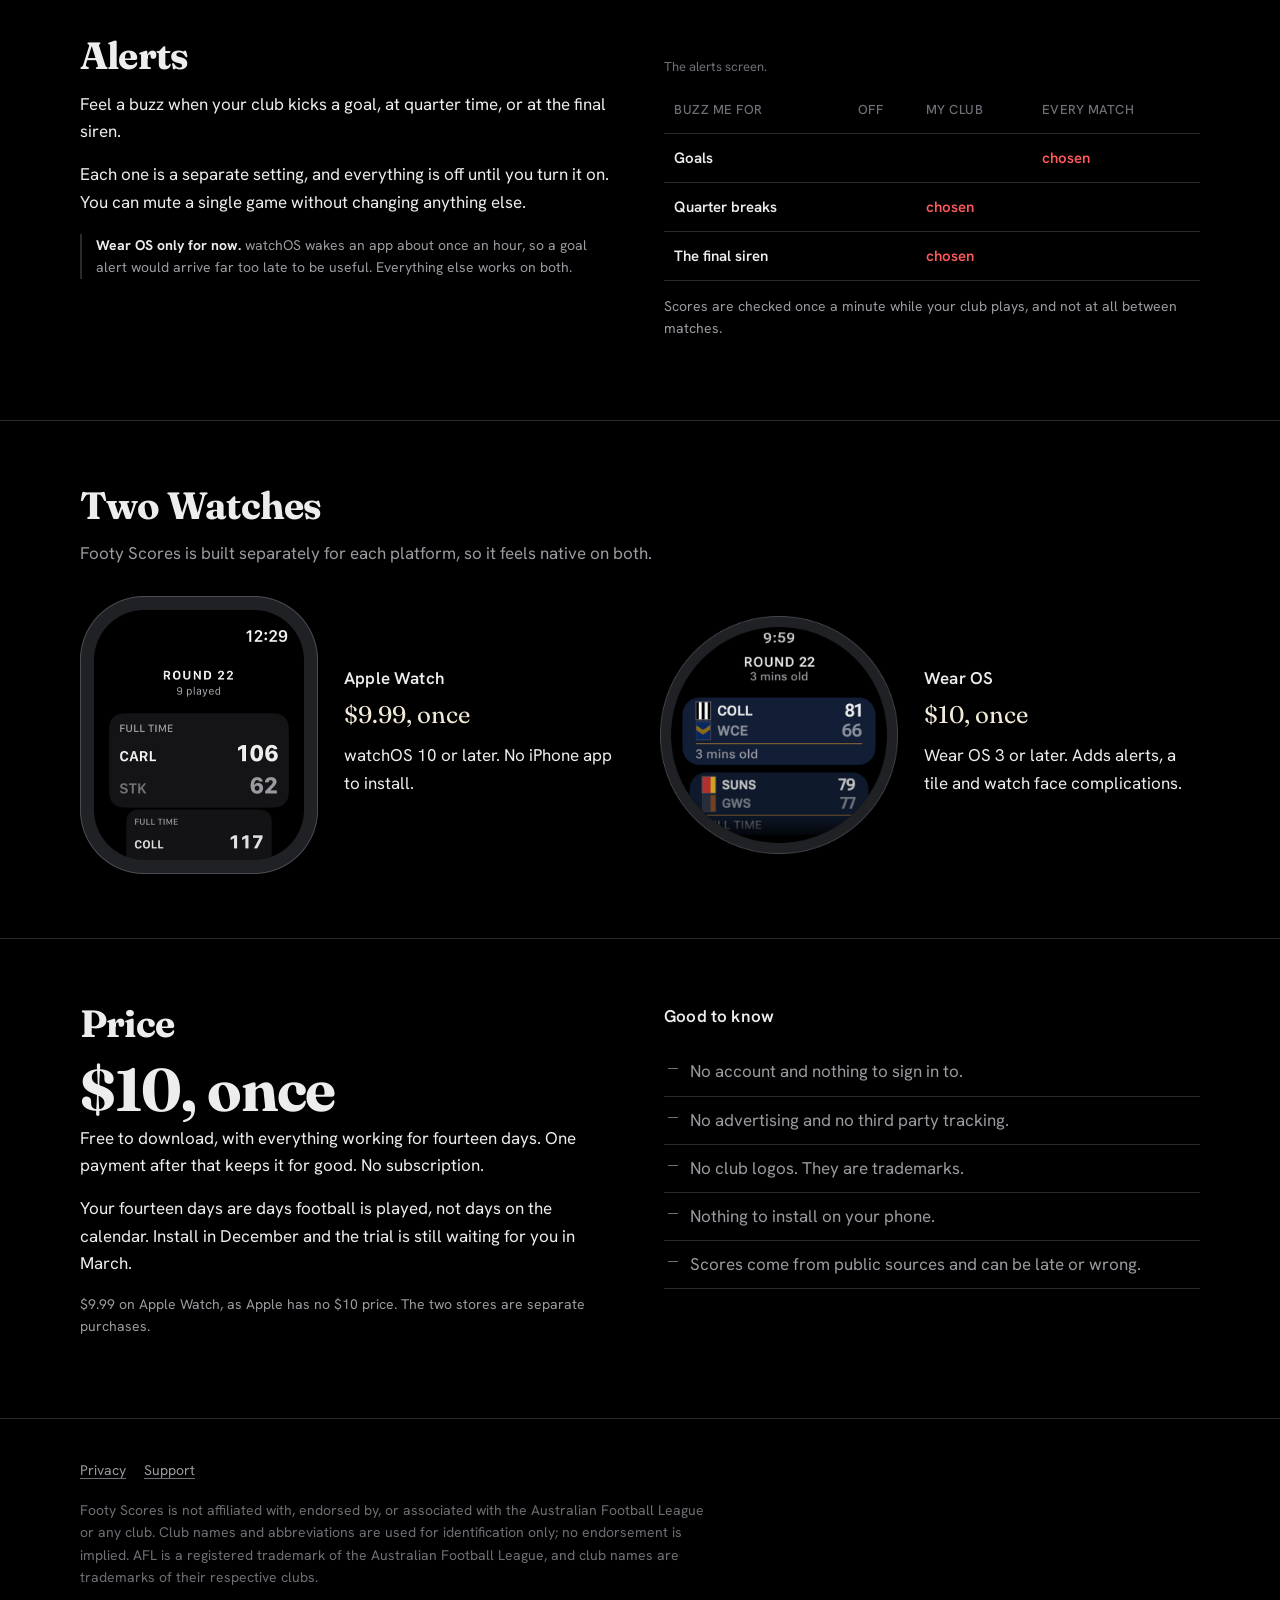
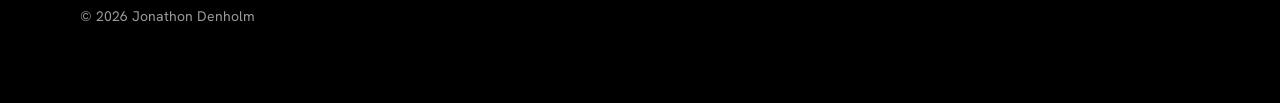
==== commit a234e6cd: "Rewrite the copy in plain language, and add a tester page JD called the previous copy "clearly AI la" ====
--- a/index.html
+++ b/index.html
@@ -3,8 +3,8 @@
 <head>
 <meta charset="utf-8">
 <meta name="viewport" content="width=device-width, initial-scale=1">
-<title>Footy Scores — the whole match, on your wrist</title>
-<meta name="description" content="Live goals and behinds, the quarter, the clock, and who kicked the last one. A standalone watch app for Australian rules football, men's and women's, on Apple Watch and Wear OS. No phone app, no account, no advertising.">
+<title>Footy Scores: AFL and AFLW live scores on your watch</title>
+<meta name="description" content="Live AFL and AFLW scores on Apple Watch and Wear OS. Goals, behinds, the quarter and the clock, without reaching for your phone. No account, no ads, one payment.">
 <link rel="canonical" href="https://footyscore.app/">
 <meta name="theme-color" content="#000000">
 <!-- The app's own launcher icon, not a mark drawn for the web. One icon, both places. -->
@@ -13,12 +13,12 @@
 
 <meta property="og:type" content="website">
 <meta property="og:url" content="https://footyscore.app/">
-<meta property="og:title" content="Footy Scores — the whole match, on your wrist">
-<meta property="og:description" content="Collingwood 12.9 (81), West Coast 10.6 (66), Q3 11:49. That is a whole match, and it fits on a watch.">
+<meta property="og:title" content="Footy Scores: AFL and AFLW live scores on your watch">
+<meta property="og:description" content="Live scores, goals and the ladder on Apple Watch and Wear OS. No phone needed.">
 <meta property="og:image" content="https://footyscore.app/img/w-round.png">
 <meta name="twitter:card" content="summary_large_image">
 <meta name="twitter:title" content="Footy Scores">
-<meta name="twitter:description" content="Live goals and behinds, the quarter, the clock, and who kicked the last one. Apple Watch and Wear OS.">
+<meta name="twitter:description" content="Live AFL and AFLW scores on your watch. No phone needed.">
 <meta name="twitter:image" content="https://footyscore.app/img/w-round.png">
 
 <script type="application/ld+json">
@@ -30,7 +30,7 @@
  "url":"https://footyscore.app"}
 </script>
 
-<link rel="stylesheet" href="styles.css?v=20260812">
+<link rel="stylesheet" href="styles.css?v=20260813">
 </head>
 <body>
 <a class="skip" href="#main">Skip to content</a>
@@ -39,10 +39,11 @@
   <div class="wrap nav">
     <a class="brand" href="/">Footy Scores<span class="dot">.</span></a>
     <span class="spacer"></span>
-    <a class="navlink" href="#watch">On the watch</a>
-    <a class="navlink" href="#alerts">Alerts</a>
-    <a class="navlink" href="#later">Watching later</a>
-    <a class="navlink" href="#cost">What it costs</a>
+    <a class="navlink" href="#features">Features</a>
+    <a class="navlink" href="#why">Why Footy Scores</a>
+    <a class="navlink" href="#watches">Watches</a>
+    <a class="navlink" href="#cost">Price</a>
+    <a class="navlink" href="test.html">Test it</a>
     <a class="navlink" href="privacy.html">Privacy</a>
   </div>
 </header>
@@ -50,23 +51,24 @@
 <main id="main" tabindex="-1">
 
   <!-- ================================================================= hero
-       THE HERO LEADS WITH THE MOMENT, NOT THE FEATURE LIST. What somebody wants at 2:35 on a
-       Saturday is the score without getting their phone out; everything the app does is downstream
-       of that. The scoreboard beside it is real markup rather than an image so it stays sharp at
-       any size, reads to a screen reader as scores rather than as a picture, and cannot go stale
-       against a redesign. Its figures are the captured Round 22 fixture the app's own tests are
-       held to, so the page and the test suite agree on what a match looks like. -->
+       ⚠️ PLAIN, SHORT, AND NO EM DASHES. The previous version of this page was rewritten because it
+       read as machine-written: every heading was a short declarative sentence ending in a full stop
+       ("Nothing gives it away.", "Built twice, on purpose."), and nearly every sentence carried an
+       em dash. That uniform rhythm is the tell. Headings here are plain noun phrases and bodies are
+       one or two short sentences.
+       ⚠️ NO INVENTED SOCIAL PROOF. No star ratings, no testimonials, no press logos: the app is not
+       released yet, so any of those would be fabricated. -->
   <div class="wrap">
     <section class="hero">
       <div>
-        <p class="kicker">Apple Watch &middot; Wear OS</p>
-        <h1>Look at your wrist. That's the whole score.</h1>
-        <p class="lead">Goals and behinds, the total, the quarter and the clock &mdash; and who kicked the last one. It runs on the watch by itself: no phone app to install, nothing to pair, no account to make.</p>
+        <p class="kicker">Apple Watch and Wear OS</p>
+        <h1>Never miss a score.</h1>
+        <p class="lead">Live AFL and AFLW scores on your watch. Goals, behinds, the quarter and the clock, without reaching for your phone.</p>
         <div class="cta">
-          <a class="btn" href="#cost">What it costs</a>
-          <a class="btn btn-ghost" href="#watch">See every screen</a>
-        </div>
-        <p class="small">Men's and women's. Free for fourteen days of football &mdash; days football is actually played.</p>
+          <a class="btn" href="#features">See what it does</a>
+          <a class="btn btn-ghost" href="#cost">Price</a>
+        </div>
+        <p class="small">Coming soon to the App Store and Google Play. Free for your first fourteen days of football.<br><a href="test.html">Try it early on Wear OS</a></p>
       </div>
 
       <div>
@@ -89,19 +91,14 @@
             <span>Optus Stadium</span>
           </div>
         </div>
-        <p class="board-note">12.9 is 81, and the app says both, because half the ground reads one and half reads the other.</p>
+        <p class="board-note">12.9 is 81. The app shows both, because half the ground reads one and half reads the other.</p>
       </div>
     </section>
   </div>
 
-  <!-- ================================================================= the three things
-       ⚠️ ASYMMETRIC ON PURPOSE. Three equal cards in a row is the single most recognisable
-       generated layout; the first item here is deliberately the large one, and the images are real
-       captures rather than drawn mockups. -->
-  <section class="band" id="watch">
-    <div class="wrap">
-      <p class="kicker">What you actually get</p>
-      <h2>Three things, and the round is the big one.</h2>
+  <!-- ================================================================= features -->
+  <section class="band" id="features">
+    <div class="wrap">
 
       <div class="feature feature-lead">
         <figure class="shot shot-round">
@@ -109,9 +106,9 @@
                alt="A round watch showing Round 22: Carlton 106, St Kilda 62 at full time, and Collingwood 117, West Coast 98 below it.">
         </figure>
         <div>
-          <h3>The round, sorted the way you'd sort it</h3>
-          <p>Every match as a card &mdash; both clubs, goals and behinds, the total, and a line carrying the quarter and the clock. <strong>Matches in play sort to the top</strong>, so the game that is actually happening is the one under your thumb. Finished matches keep their final score; matches that haven't started show when they will.</p>
-          <p class="small">Your club is drawn in its own colours, and its match sits above the rest of the round.</p>
+          <h2>Live Scores</h2>
+          <p>Every match in the round on one screen, with the games being played right now at the top.</p>
+          <p>Your club is drawn in its own colours and sits above the rest.</p>
         </div>
       </div>
 
@@ -121,8 +118,8 @@
                alt="One match at Marvel Stadium: Carlton 106 from 16.10, St Kilda 62 from 8.14, with the score by quarter beneath.">
         </figure>
         <div>
-          <h3>One match, in full</h3>
-          <p>The headline score with the breakdown underneath, the score quarter by quarter with the current quarter marked, and the leading goalkicker for each side. The margin is worked out for you, because nobody wants to subtract at the pub.</p>
+          <h2>Match Detail</h2>
+          <p>Open a game for the score by quarter, the margin and the leading goalkicker on each side.</p>
         </div>
       </div>
 
@@ -132,40 +129,64 @@
                alt="The goal feed: M. Hall for St Kilda in the last quarter making it 106 to 62, then T. Byrne for Carlton.">
         </figure>
         <div>
-          <h3>Every goal, newest first</h3>
-          <p>Who kicked it, which quarter, the time on the clock, and the score after it went through. Open it ten minutes late and you can read exactly what you missed, in the order it happened.</p>
-        </div>
-      </div>
+          <h2>Every Goal</h2>
+          <p>See who kicked it, when, and the score after it went through. Catch up on what you missed in a few seconds.</p>
+        </div>
+      </div>
+
+      <div class="feature feature-flip">
+        <figure class="shot shot-round">
+          <img src="img/w-spoilers.png" width="300" height="300" loading="lazy" decoding="async"
+               alt="The round with every score hidden: dashes where the numbers would be, and the note that a match is final.">
+        </figure>
+        <div>
+          <h2>Spoiler Free</h2>
+          <p>Watching later? Hide every score on the watch face, the tile and in the app until you open a match yourself.</p>
+          <p>Goals and behinds are hidden too, because 12.9 gives away 81.</p>
+        </div>
+      </div>
+
     </div>
   </section>
 
   <!-- ================================================================= more screens -->
   <section class="band band-tight">
     <div class="wrap">
-      <h2>And the rest of it</h2>
-      <p class="sub">Six screens, and none of them is a list of everything at once.</p>
+      <h2>More on the watch</h2>
 
       <div class="gallery">
+        <figure>
+          <img src="img/a-ladder.png" width="200" height="234" loading="lazy" decoding="async"
+               alt="The ladder on Apple Watch: Fremantle first on 72 points, Sydney second on 64, Hawthorn third on 58, with percentages beside them.">
+          <figcaption><strong>The ladder.</strong> Points, record and percentage, with a line drawn at the top eight.</figcaption>
+        </figure>
         <figure>
           <img src="img/w-finals.png" width="230" height="230" loading="lazy" decoding="async"
                alt="The finals bracket showing Collingwood 81 leading West Coast 66 by 15 points, live in the third quarter.">
-          <figcaption><strong>The finals bracket.</strong> Worked out from the ladder rather than fetched &mdash; and where the rule doesn't settle a spot yet, it says so instead of guessing.</figcaption>
+          <figcaption><strong>Finals bracket.</strong> Who plays who, worked out from the ladder as places are settled.</figcaption>
         </figure>
         <figure>
           <img src="img/w-tile.png" width="230" height="230" loading="lazy" decoding="async"
                alt="The tile: Collingwood 81, West Coast 66 live in the third quarter, with three more matches beneath.">
-          <figcaption><strong>A tile, one swipe from the face.</strong> Your club as the hero with three more matches beside it. No app to open at all.</figcaption>
-        </figure>
-        <!-- ⚠️ THIS ONE IS THE APPLE CAPTURE, DELIBERATELY. There is no Wear ladder screenshot, and
-             the first cut of this page put the ALERTS grid here under a caption about the ladder —
-             a caption describing a screen that was not in the picture. Two round frames and one
-             square is also the honest shape of the product: it is two apps. -->
-        <figure>
-          <img src="img/a-ladder.png" width="200" height="234" loading="lazy" decoding="async"
-               alt="The ladder on Apple Watch: Fremantle first on 72 points, Sydney second on 64, Hawthorn third on 58, with percentages beside them.">
-          <figcaption><strong>The ladder.</strong> Position, club, record and premiership points, sorted on points and then percentage, with the finals cut drawn as a real line. Shown here on Apple Watch.</figcaption>
-        </figure>
-      </div>
+          <figcaption><strong>Tile and complications.</strong> Your club on the watch face, one swipe from anywhere.</figcaption>
+        </figure>
+      </div>
+    </div>
+  </section>
+
+  <!-- ================================================================= why -->
+  <section class="band" id="why">
+    <div class="wrap">
+      <h2>Why Footy Scores?</h2>
+
+      <ul class="why">
+        <li><strong>No Phone Needed:</strong> Runs on the watch by itself. Nothing to pair, no account.</li>
+        <li><strong>Goals and Behinds:</strong> Both, alongside the total. 12.9 and 81.</li>
+        <li><strong>Your Club First:</strong> Your team sits at the top, in its own colours.</li>
+        <li><strong>Men's and Women's:</strong> AFL and AFLW in the one app.</li>
+        <li><strong>No Ads, Ever:</strong> No advertising and no tracking. One payment, kept for good.</li>
+        <li><strong>Built for a Watch:</strong> Made for a small screen, not shrunk down from a phone.</li>
+      </ul>
     </div>
   </section>
 
@@ -173,51 +194,33 @@
   <section class="band" id="alerts">
     <div class="wrap split">
       <div>
-        <p class="kicker">Alerts</p>
-        <h2>Know it happened without looking.</h2>
-        <p>Everything is off until you turn it on. Then goals, quarter breaks and the final siren are three separate settings, and each one is off, your club, or every match.</p>
-        <p>So you can take every goal in the round and still only hear about your own club at quarter time. One buzz fifteen minutes before your club plays, with no score in it. And one game can be muted on its own without touching any of it.</p>
+        <h2>Alerts</h2>
+        <p>Feel a buzz when your club kicks a goal, at quarter time, or at the final siren.</p>
+        <p>Each one is a separate setting, and everything is off until you turn it on. You can mute a single game without changing anything else.</p>
+        <p class="small note-apple"><strong>Wear OS only for now.</strong> watchOS wakes an app about once an hour, so a goal alert would arrive far too late to be useful. Everything else works on both.</p>
       </div>
       <div>
         <table class="grid-alerts">
-          <caption>The settings screen, as it is actually laid out.</caption>
+          <caption>The alerts screen.</caption>
           <thead>
             <tr><th scope="col">Buzz me for</th><th scope="col">Off</th><th scope="col">My club</th><th scope="col">Every match</th></tr>
           </thead>
           <tbody>
-            <tr><td>Goals</td><td>&mdash;</td><td>&mdash;</td><td class="pick">chosen</td></tr>
-            <tr><td>Quarter breaks</td><td>&mdash;</td><td class="pick">chosen</td><td>&mdash;</td></tr>
-            <tr><td>The final siren</td><td>&mdash;</td><td class="pick">chosen</td><td>&mdash;</td></tr>
+            <tr><td>Goals</td><td>&nbsp;</td><td>&nbsp;</td><td class="pick">chosen</td></tr>
+            <tr><td>Quarter breaks</td><td>&nbsp;</td><td class="pick">chosen</td><td>&nbsp;</td></tr>
+            <tr><td>The final siren</td><td>&nbsp;</td><td class="pick">chosen</td><td>&nbsp;</td></tr>
           </tbody>
         </table>
-        <p class="small" style="margin-top:14px">While your club is playing the score is checked at most once a minute. Between matches nothing is checked at all, and off the charger below 20 per cent it slows down further.</p>
-        <p class="small note-apple"><strong>Apple Watch:</strong> alerts are Wear OS only for now. watchOS gives an app roughly one background wake an hour, so a goal alert would arrive fifteen to thirty minutes late &mdash; which is worse than no alert. Everything else on this page is on both.</p>
-      </div>
-    </div>
-  </section>
-
-  <!-- ================================================================= spoilers -->
-  <section class="band" id="later">
-    <div class="wrap split split-flip">
-      <div>
-        <p class="kicker">Watching it later</p>
-        <h2>Nothing gives it away.</h2>
-        <p>Hide every score &mdash; on the tile, on the watch face and in the app &mdash; until you open a match yourself. The goals and behinds go with it, because 12.9 is 81 to anyone who follows football.</p>
-        <p>The alerts switch off at the same time, since every one of them is the result arriving early. Turn it back on after the replay and the round is as it was.</p>
-      </div>
-      <figure class="shot shot-round">
-        <img src="img/w-spoilers.png" width="300" height="300" loading="lazy" decoding="async"
-             alt="The round with every score hidden: dashes where the numbers would be, and the note that a match is final.">
-      </figure>
-    </div>
-  </section>
-
-  <!-- ================================================================= both watches -->
-  <section class="band band-tight" id="both">
-    <div class="wrap">
-      <p class="kicker">Two watches</p>
-      <h2>Built twice, on purpose.</h2>
-      <p class="sub sub-wide">Not one app wrapped for both. The scoring, the ladder maths and the finals rules are the same tested logic; each watch gets the interface its own platform reads as native.</p>
+        <p class="small" style="margin-top:14px">Scores are checked once a minute while your club plays, and not at all between matches.</p>
+      </div>
+    </div>
+  </section>
+
+  <!-- ================================================================= watches -->
+  <section class="band band-tight" id="watches">
+    <div class="wrap">
+      <h2>Two Watches</h2>
+      <p class="sub sub-wide">Footy Scores is built separately for each platform, so it feels native on both.</p>
 
       <div class="platforms">
         <div class="platform">
@@ -228,8 +231,7 @@
           <div>
             <h3>Apple Watch</h3>
             <p class="platform-price">$9.99, once</p>
-            <p>watchOS 10 or later. Runs on the watch alone &mdash; there is no iPhone app, because there is nothing for one to do.</p>
-            <p class="small">Alerts are not on this one yet. See above for why.</p>
+            <p>watchOS 10 or later. No iPhone app to install.</p>
           </div>
         </div>
         <div class="platform">
@@ -240,8 +242,7 @@
           <div>
             <h3>Wear OS</h3>
             <p class="platform-price">$10, once</p>
-            <p>Wear OS 3 or later. Tile, complications and the full alert set.</p>
-            <p class="small">Standalone: it installs to the watch, not through a phone.</p>
+            <p>Wear OS 3 or later. Adds alerts, a tile and watch face complications.</p>
           </div>
         </div>
       </div>
@@ -252,20 +253,20 @@
   <section class="band" id="cost">
     <div class="wrap split">
       <div>
-        <p class="kicker">What it costs</p>
+        <h2>Price</h2>
         <p class="price">$10, once</p>
-        <p>Free to download, and everything works for fourteen days. After that one payment keeps it for good. No subscription. No advertising.</p>
-        <p><strong>The fourteen days are days football is actually played</strong>, not days on the calendar. Install it in December and the fourteen days are still waiting for you in March.</p>
-        <p class="small">$9.99 on Apple Watch &mdash; Apple has no $10 price point. The two are separate purchases on separate stores.</p>
-      </div>
-      <div>
-        <h3 style="margin-bottom:10px">What it does not do</h3>
+        <p>Free to download, with everything working for fourteen days. One payment after that keeps it for good. No subscription.</p>
+        <p>Your fourteen days are days football is played, not days on the calendar. Install in December and the trial is still waiting for you in March.</p>
+        <p class="small">$9.99 on Apple Watch, as Apple has no $10 price. The two stores are separate purchases.</p>
+      </div>
+      <div>
+        <h3 style="margin-bottom:10px">Good to know</h3>
         <ul class="notlist">
-          <li>No account, and nothing to sign in to.</li>
-          <li>No advertising, and no third-party analytics.</li>
-          <li>No club logos &mdash; they are trademarks, and eighteen of them would be eighteen network fetches on a watch.</li>
-          <li>No phone app required, and nothing to pair.</li>
-          <li>Scores come from third-party sources. They are unofficial, and they can be late or wrong.</li>
+          <li>No account and nothing to sign in to.</li>
+          <li>No advertising and no third party tracking.</li>
+          <li>No club logos. They are trademarks.</li>
+          <li>Nothing to install on your phone.</li>
+          <li>Scores come from public sources and can be late or wrong.</li>
         </ul>
       </div>
     </div>
--- a/styles.css
+++ b/styles.css
@@ -336,3 +336,67 @@
 @media (prefers-reduced-motion: reduce) {
   * { animation: none !important; transition: none !important; }
 }
+
+/* ============================================================ plain voice, 2026-08-13
+ *
+ * The copy was rewritten because it read as machine-written. The layout carries that change: the
+ * "Why Footy Scores?" list is a plain two column grid of bold label plus one short line, which is
+ * the shape short factual copy wants. Long literary paragraphs were the previous version.
+ */
+
+.why {
+  list-style: none;
+  margin: 26px 0 0;
+  padding: 0;
+  display: grid;
+  grid-template-columns: repeat(auto-fit, minmax(280px, 1fr));
+  gap: 22px 40px;
+}
+.why li {
+  padding-top: 16px;
+  border-top: 1px solid var(--line);
+  color: var(--dim);
+  line-height: 1.55;
+}
+.why strong { display: block; color: var(--ink); font-weight: 600; margin-bottom: 3px; }
+
+/* The feature rows now carry an h2 rather than an h3, since each one is a section of its own. */
+.feature h2 { margin: 0 0 12px; font-size: 1.5rem; }
+.feature-lead h2 { font-size: 1.75rem; }
+
+@media (max-width: 860px) {
+  .why { gap: 18px; }
+}
+
+/* ============================================================ the test page, 2026-08-13 */
+
+.hero-single { grid-template-columns: minmax(0, 1fr); max-width: 62ch; }
+
+/* Numbered steps. The number is drawn from the list counter rather than typed into the markup,
+   so inserting a step cannot leave the page saying "1, 2, 2". */
+.steps { list-style: none; counter-reset: step; margin: 26px 0 0; padding: 0; display: grid; gap: 26px; }
+.steps li {
+  counter-increment: step;
+  display: grid;
+  /* ⚠️ EXACTLY TWO CHILDREN: the counter and a wrapper div. The first cut let the h3 and each p be
+     separate grid items, so auto-placement dropped the paragraphs into the 44px number column and
+     every one rendered a single word per line. It passed the copy check and looked destroyed. */
+  grid-template-columns: 44px minmax(0, 1fr);
+  gap: 20px;
+  align-items: start;
+  padding-top: 20px;
+  border-top: 1px solid var(--line);
+}
+.steps li::before {
+  content: counter(step);
+  font-family: Fraunces, Georgia, serif;
+  font-size: 1.5rem;
+  line-height: 1;
+  color: var(--bone);
+}
+.steps h3 { margin: 0 0 8px; }
+.steps p { margin: 0 0 8px; max-width: 62ch; }
+
+@media (max-width: 640px) {
+  .steps li { grid-template-columns: 34px minmax(0, 1fr); gap: 14px; }
+}
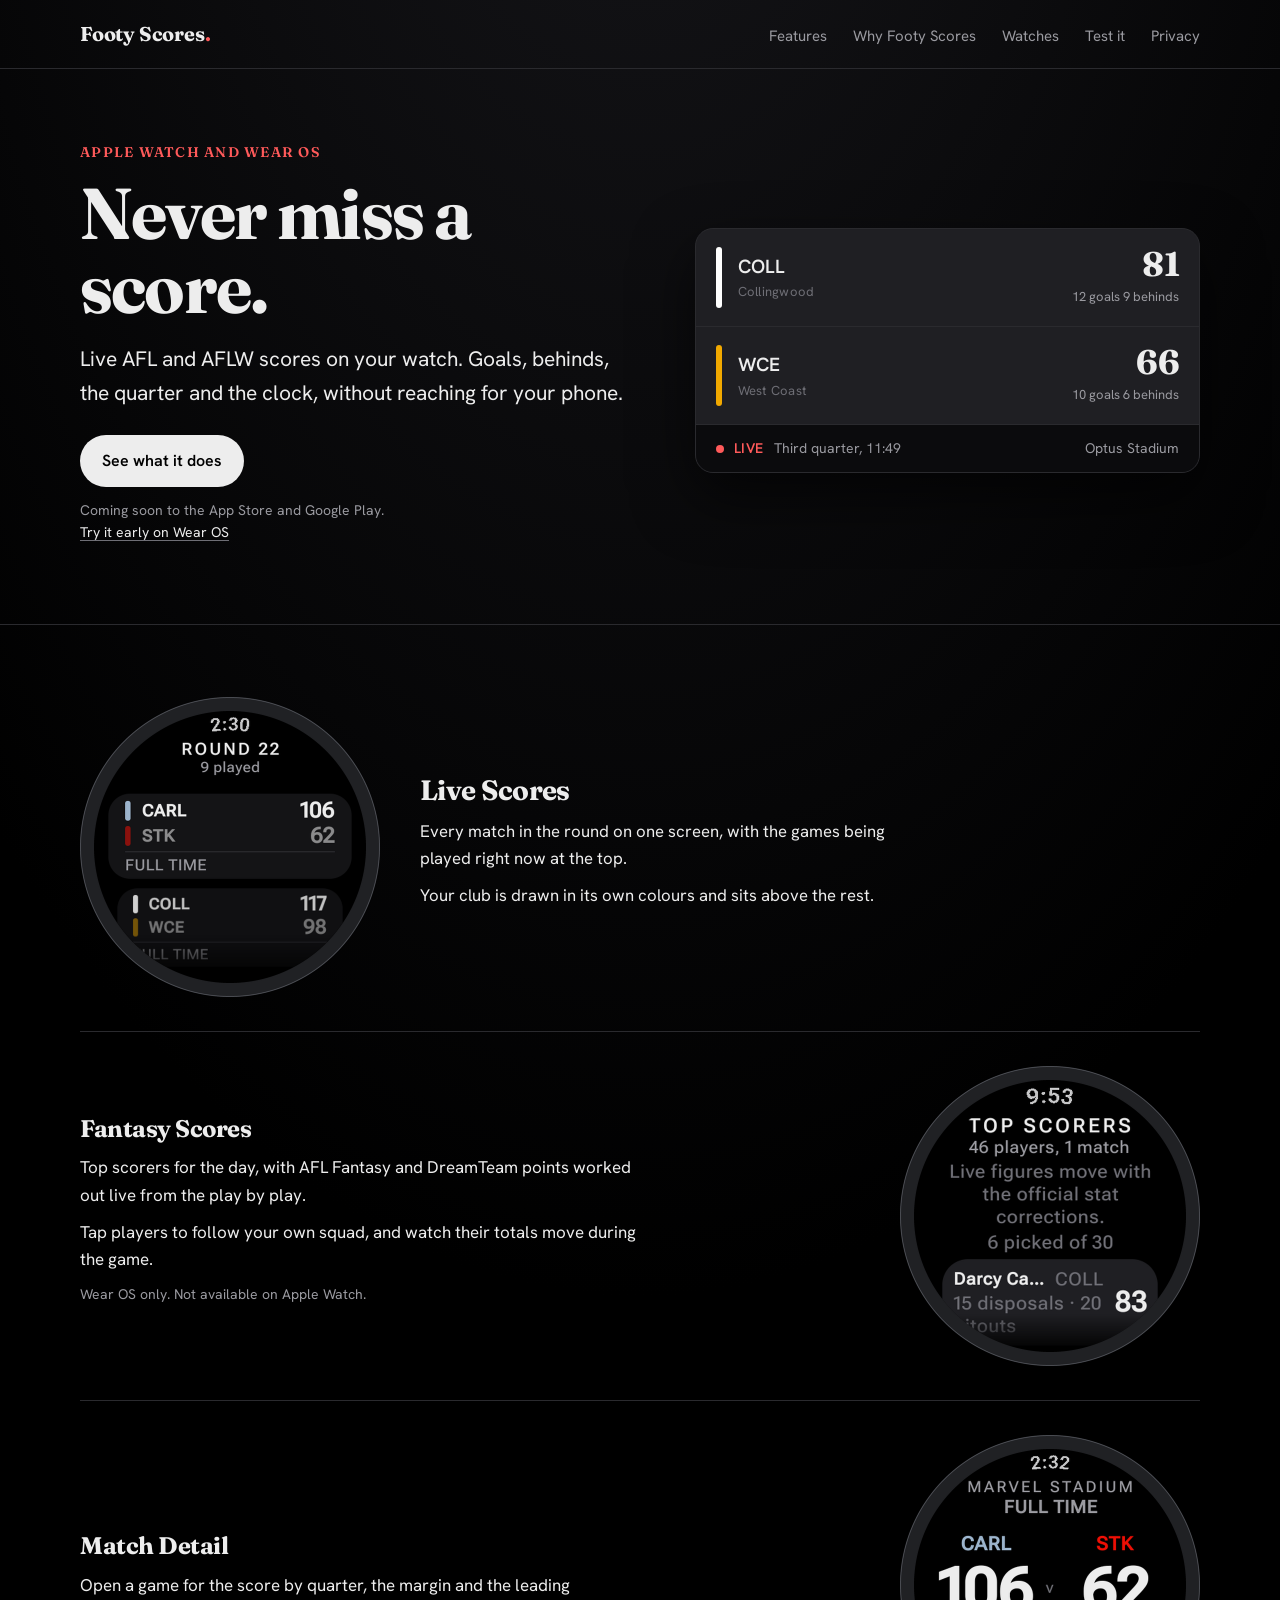
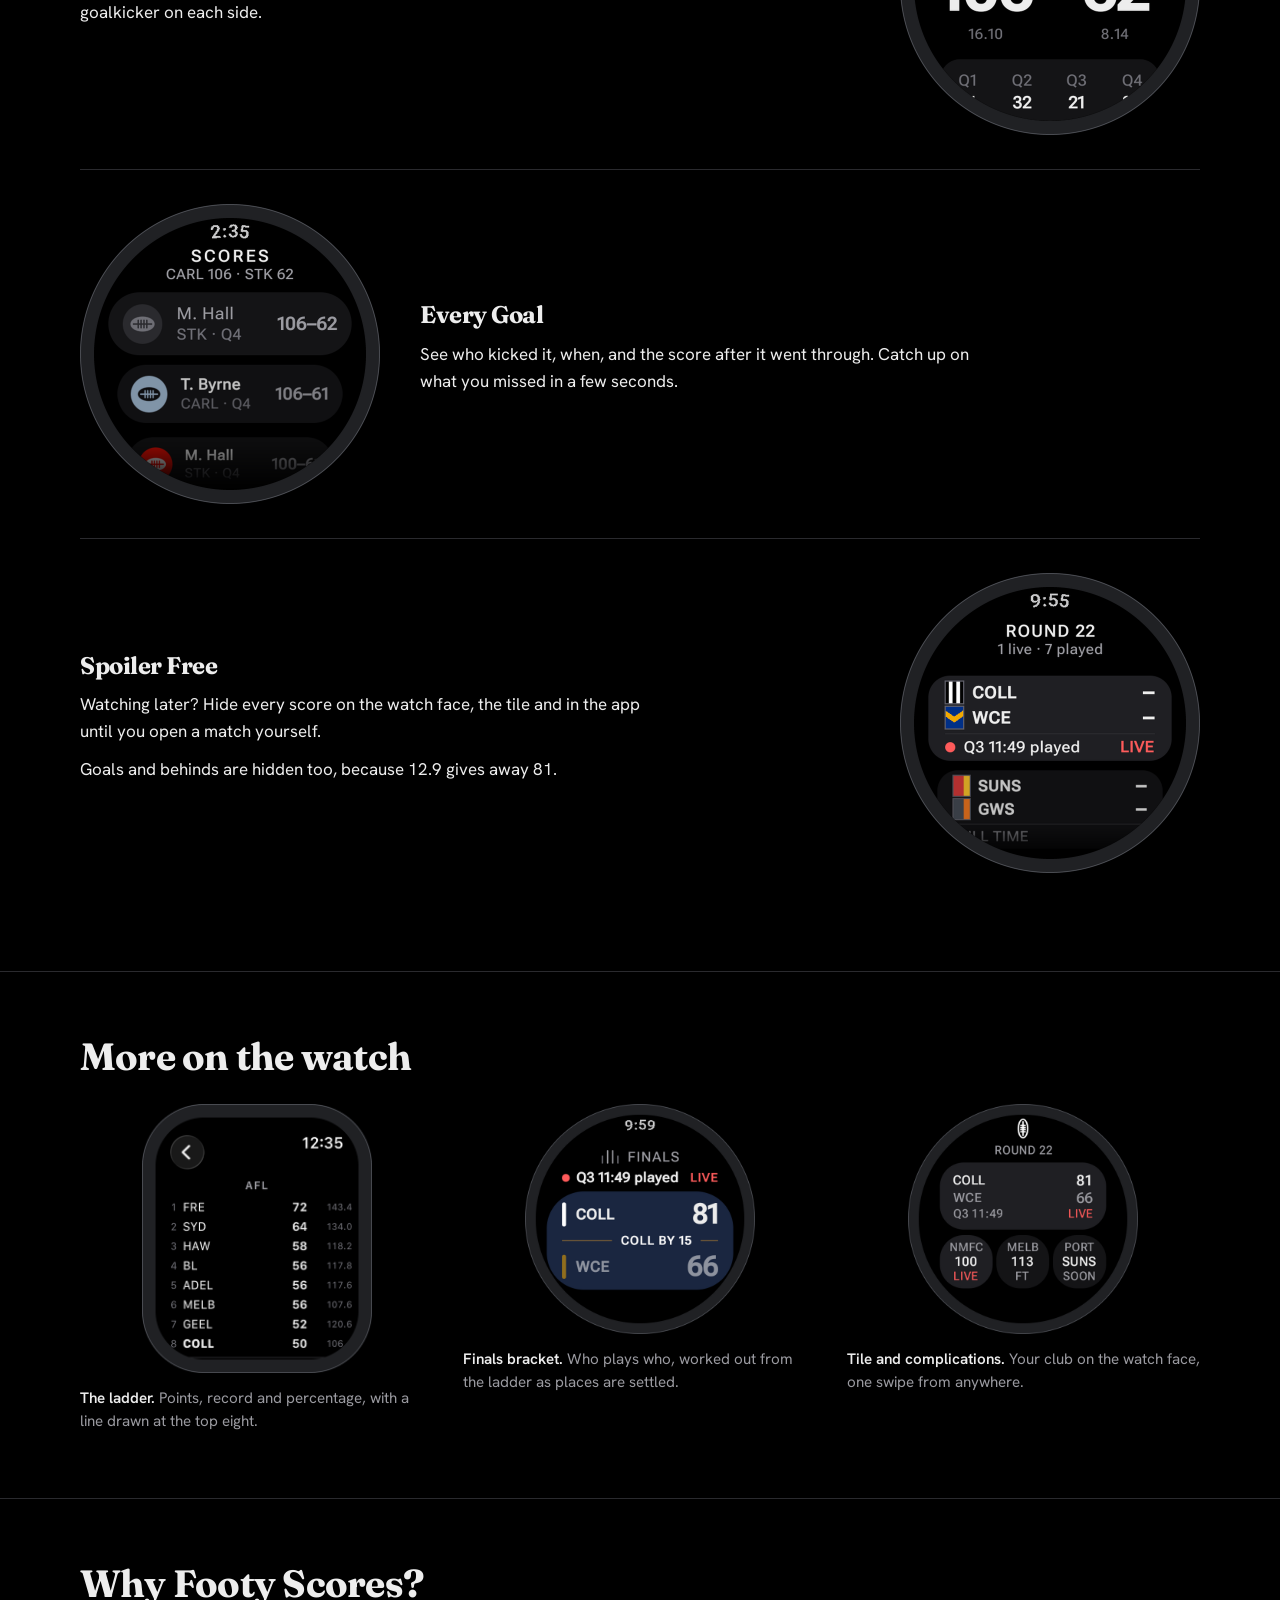
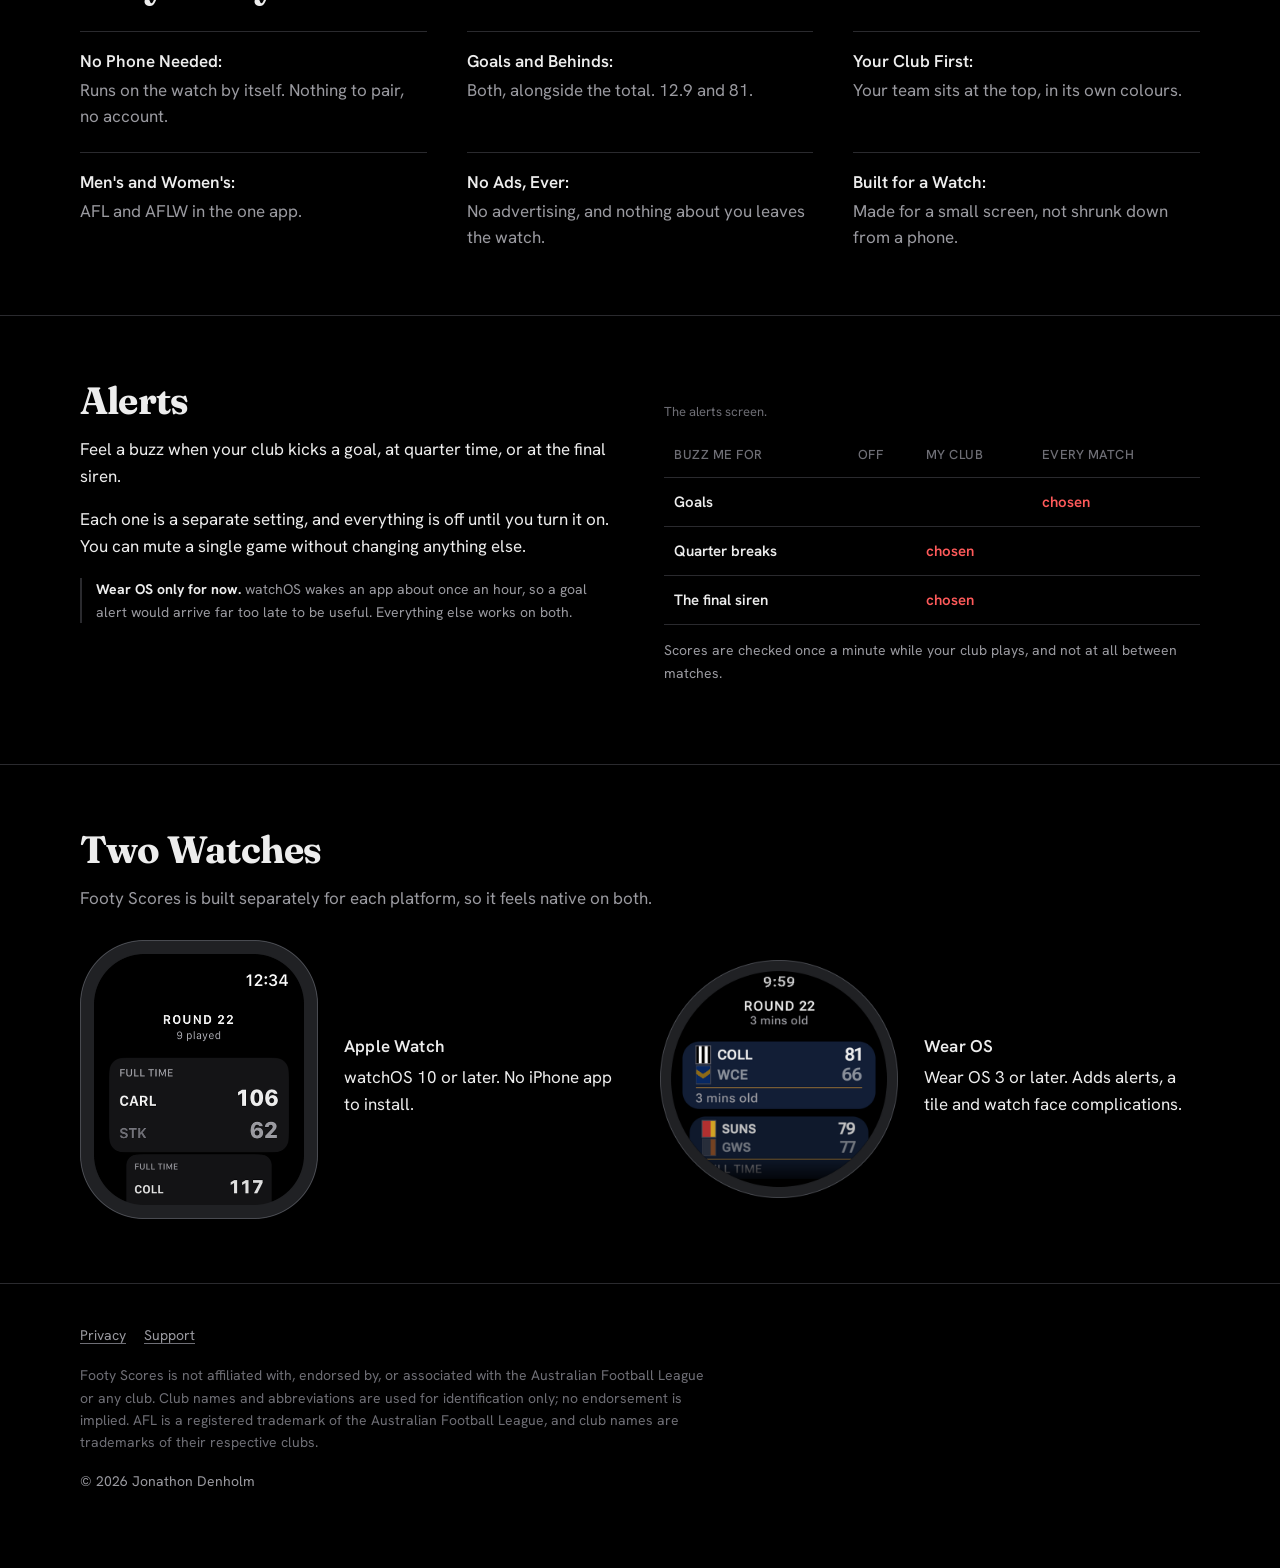
==== commit 43396993: "Drop every price, and add fantasy scores below live scores JD asked for both. No price appears anywh" ====
--- a/index.html
+++ b/index.html
@@ -4,7 +4,7 @@
 <meta charset="utf-8">
 <meta name="viewport" content="width=device-width, initial-scale=1">
 <title>Footy Scores: AFL and AFLW live scores on your watch</title>
-<meta name="description" content="Live AFL and AFLW scores on Apple Watch and Wear OS. Goals, behinds, the quarter and the clock, without reaching for your phone. No account, no ads, one payment.">
+<meta name="description" content="Live AFL and AFLW scores on Apple Watch and Wear OS. Goals, behinds, the quarter and the clock, without reaching for your phone. No account and no ads.">
 <link rel="canonical" href="https://footyscore.app/">
 <meta name="theme-color" content="#000000">
 <!-- The app's own launcher icon, not a mark drawn for the web. One icon, both places. -->
@@ -25,8 +25,6 @@
 {"@context":"https://schema.org","@type":"SoftwareApplication","name":"Footy Scores",
  "operatingSystem":"watchOS, Wear OS",
  "applicationCategory":"SportsApplication",
- "offers":[{"@type":"Offer","price":"10.00","priceCurrency":"AUD","category":"Wear OS"},
-           {"@type":"Offer","price":"9.99","priceCurrency":"AUD","category":"Apple Watch"}],
  "url":"https://footyscore.app"}
 </script>
 
@@ -42,7 +40,6 @@
     <a class="navlink" href="#features">Features</a>
     <a class="navlink" href="#why">Why Footy Scores</a>
     <a class="navlink" href="#watches">Watches</a>
-    <a class="navlink" href="#cost">Price</a>
     <a class="navlink" href="test.html">Test it</a>
     <a class="navlink" href="privacy.html">Privacy</a>
   </div>
@@ -66,9 +63,8 @@
         <p class="lead">Live AFL and AFLW scores on your watch. Goals, behinds, the quarter and the clock, without reaching for your phone.</p>
         <div class="cta">
           <a class="btn" href="#features">See what it does</a>
-          <a class="btn btn-ghost" href="#cost">Price</a>
-        </div>
-        <p class="small">Coming soon to the App Store and Google Play. Free for your first fourteen days of football.<br><a href="test.html">Try it early on Wear OS</a></p>
+        </div>
+        <p class="small">Coming soon to the App Store and Google Play.<br><a href="test.html">Try it early on Wear OS</a></p>
       </div>
 
       <div>
@@ -91,7 +87,6 @@
             <span>Optus Stadium</span>
           </div>
         </div>
-        <p class="board-note">12.9 is 81. The app shows both, because half the ground reads one and half reads the other.</p>
       </div>
     </section>
   </div>
@@ -109,6 +104,20 @@
           <h2>Live Scores</h2>
           <p>Every match in the round on one screen, with the games being played right now at the top.</p>
           <p>Your club is drawn in its own colours and sits above the rest.</p>
+        </div>
+      </div>
+
+
+      <div class="feature feature-flip">
+        <figure class="shot shot-round">
+          <img src="img/w-fantasy.png" width="300" height="300" loading="lazy" decoding="async"
+               alt="Top scorers on a round watch: 46 players across 1 match, with Darcy on 83 from 15 disposals and 20 hitouts.">
+        </figure>
+        <div>
+          <h2>Fantasy Scores</h2>
+          <p>Top scorers for the day, with AFL Fantasy and DreamTeam points worked out live from the play by play.</p>
+          <p>Tap players to follow your own squad, and watch their totals move during the game.</p>
+          <p class="small">Wear OS only. Not available on Apple Watch.</p>
         </div>
       </div>
 
@@ -184,7 +193,7 @@
         <li><strong>Goals and Behinds:</strong> Both, alongside the total. 12.9 and 81.</li>
         <li><strong>Your Club First:</strong> Your team sits at the top, in its own colours.</li>
         <li><strong>Men's and Women's:</strong> AFL and AFLW in the one app.</li>
-        <li><strong>No Ads, Ever:</strong> No advertising and no tracking. One payment, kept for good.</li>
+        <li><strong>No Ads, Ever:</strong> No advertising, and nothing about you leaves the watch.</li>
         <li><strong>Built for a Watch:</strong> Made for a small screen, not shrunk down from a phone.</li>
       </ul>
     </div>
@@ -230,7 +239,6 @@
           </figure>
           <div>
             <h3>Apple Watch</h3>
-            <p class="platform-price">$9.99, once</p>
             <p>watchOS 10 or later. No iPhone app to install.</p>
           </div>
         </div>
@@ -241,7 +249,6 @@
           </figure>
           <div>
             <h3>Wear OS</h3>
-            <p class="platform-price">$10, once</p>
             <p>Wear OS 3 or later. Adds alerts, a tile and watch face complications.</p>
           </div>
         </div>
@@ -249,28 +256,7 @@
     </div>
   </section>
 
-  <!-- ================================================================= cost -->
-  <section class="band" id="cost">
-    <div class="wrap split">
-      <div>
-        <h2>Price</h2>
-        <p class="price">$10, once</p>
-        <p>Free to download, with everything working for fourteen days. One payment after that keeps it for good. No subscription.</p>
-        <p>Your fourteen days are days football is played, not days on the calendar. Install in December and the trial is still waiting for you in March.</p>
-        <p class="small">$9.99 on Apple Watch, as Apple has no $10 price. The two stores are separate purchases.</p>
-      </div>
-      <div>
-        <h3 style="margin-bottom:10px">Good to know</h3>
-        <ul class="notlist">
-          <li>No account and nothing to sign in to.</li>
-          <li>No advertising and no third party tracking.</li>
-          <li>No club logos. They are trademarks.</li>
-          <li>Nothing to install on your phone.</li>
-          <li>Scores come from public sources and can be late or wrong.</li>
-        </ul>
-      </div>
-    </div>
-  </section>
+
 
 </main>
 
--- a/styles.css
+++ b/styles.css
@@ -400,3 +400,14 @@
 @media (max-width: 640px) {
   .steps li { grid-template-columns: 34px minmax(0, 1fr); gap: 14px; }
 }
+
+/* The honest status line on the tester page. It exists so the page can say what works TODAY
+   rather than describing the finished state and sending people to a dead end. */
+.status {
+  margin-top: 18px; padding: 14px 16px;
+  border-left: 2px solid var(--live);
+  background: var(--card);
+  border-radius: 0 10px 10px 0;
+  color: var(--dim); font-size: 0.95rem; line-height: 1.55;
+}
+.status strong { color: var(--ink); }
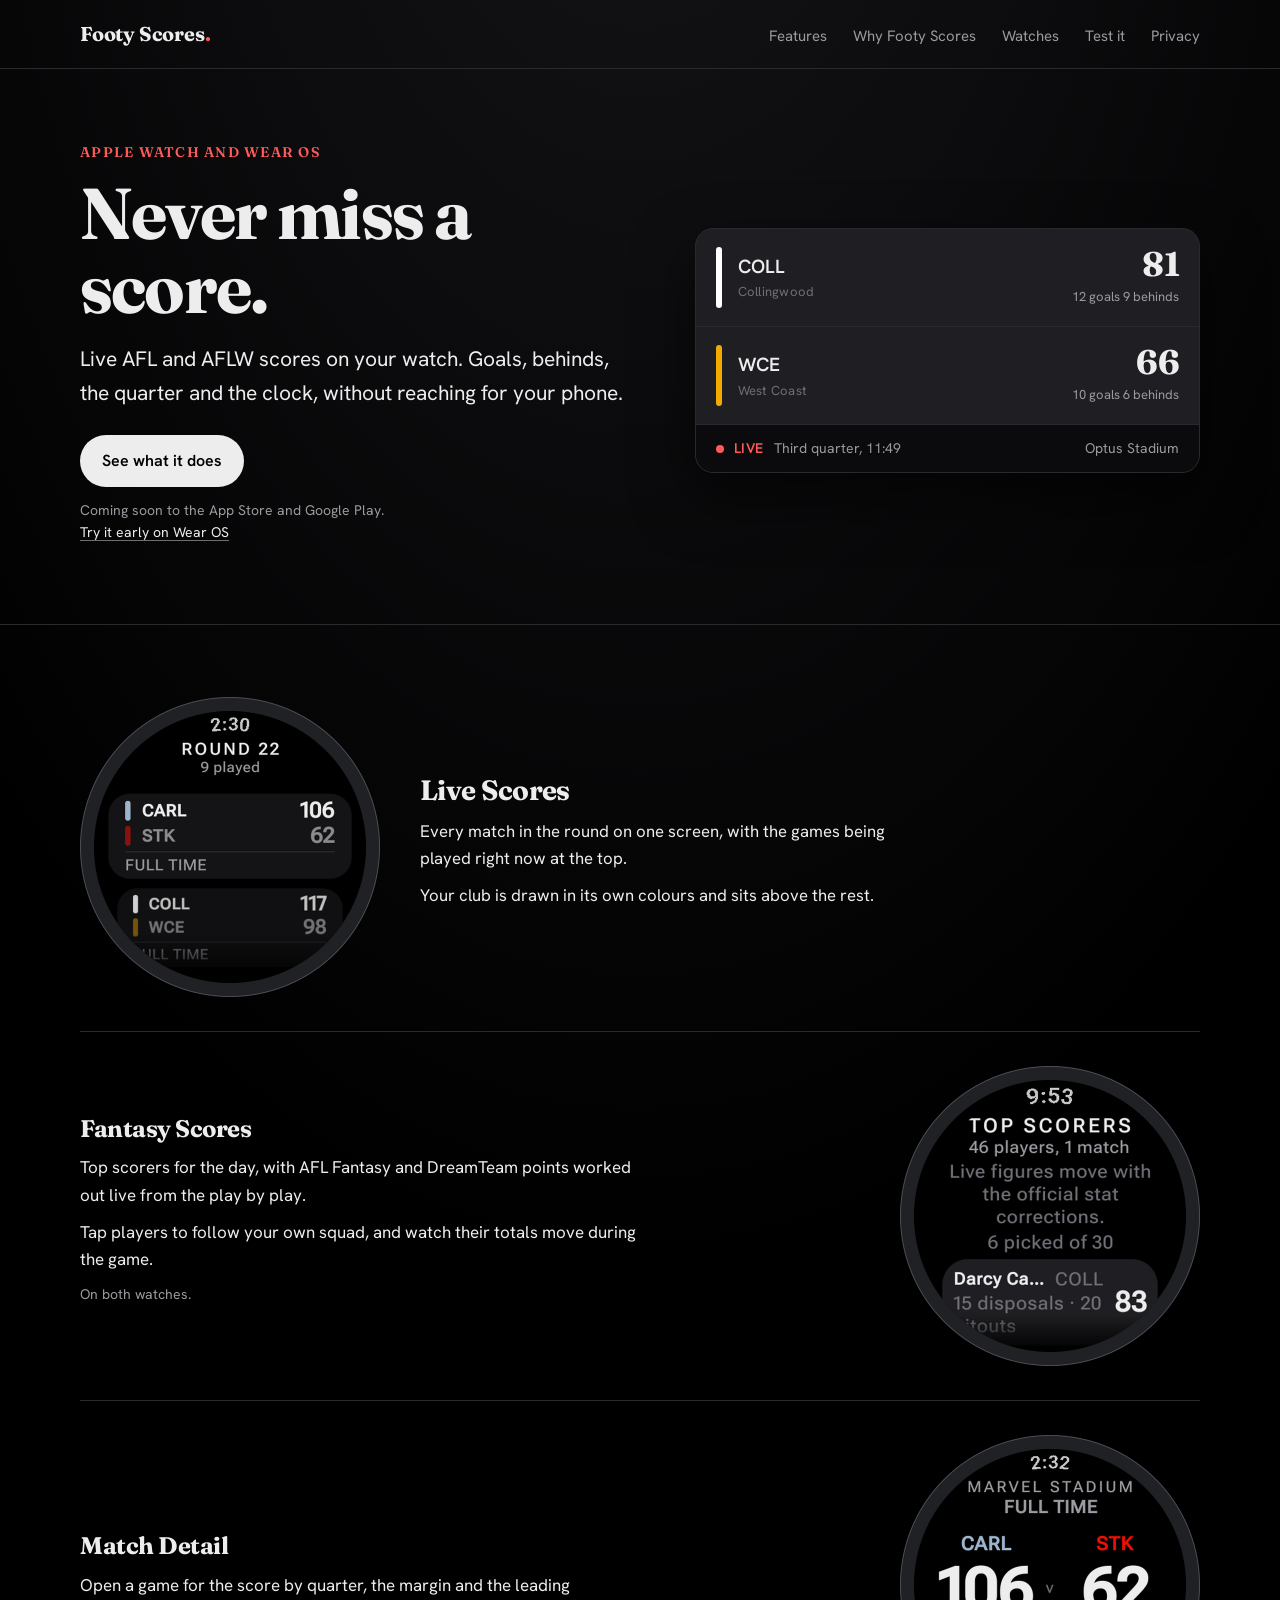
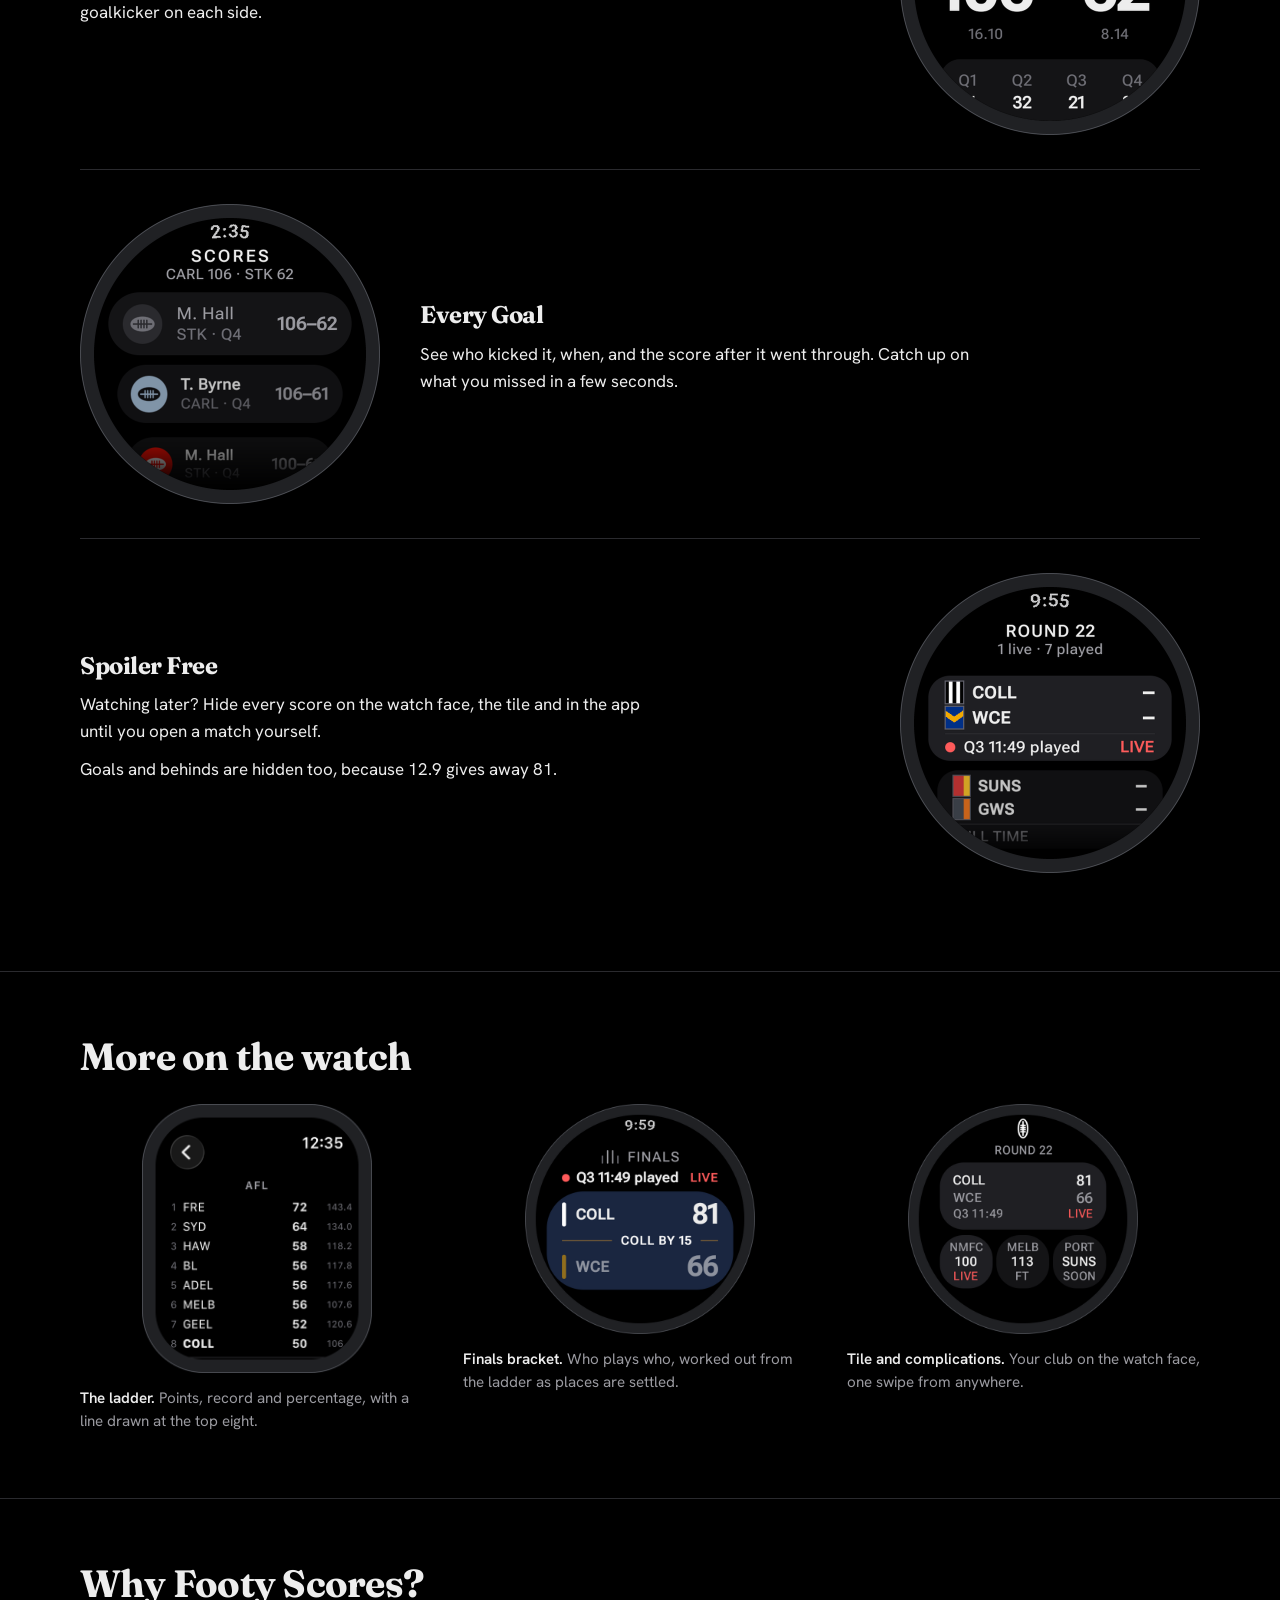
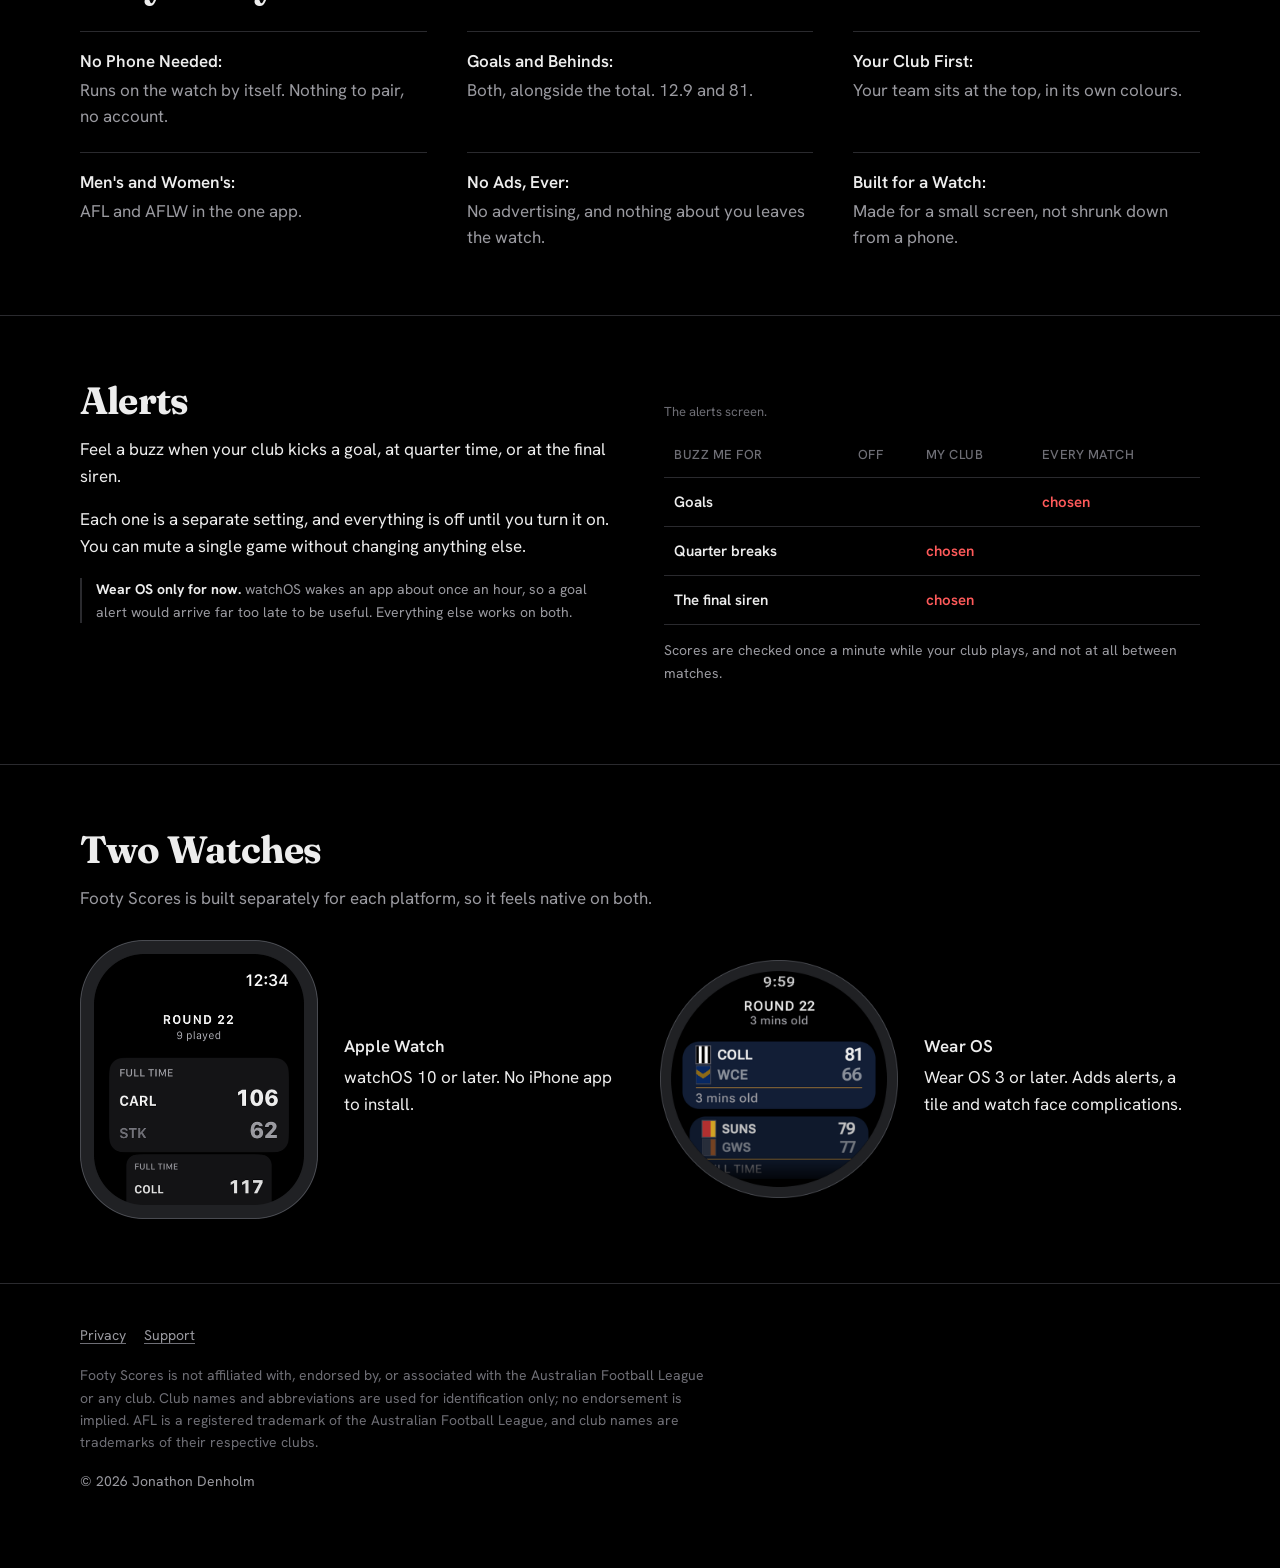
==== commit acddfb88: "Fantasy is on both watches now Build 4 of the Apple app carries fantasy scores and my team, so the s" ====
--- a/index.html
+++ b/index.html
@@ -117,7 +117,7 @@
           <h2>Fantasy Scores</h2>
           <p>Top scorers for the day, with AFL Fantasy and DreamTeam points worked out live from the play by play.</p>
           <p>Tap players to follow your own squad, and watch their totals move during the game.</p>
-          <p class="small">Wear OS only. Not available on Apple Watch.</p>
+          <p class="small">On both watches.</p>
         </div>
       </div>
 
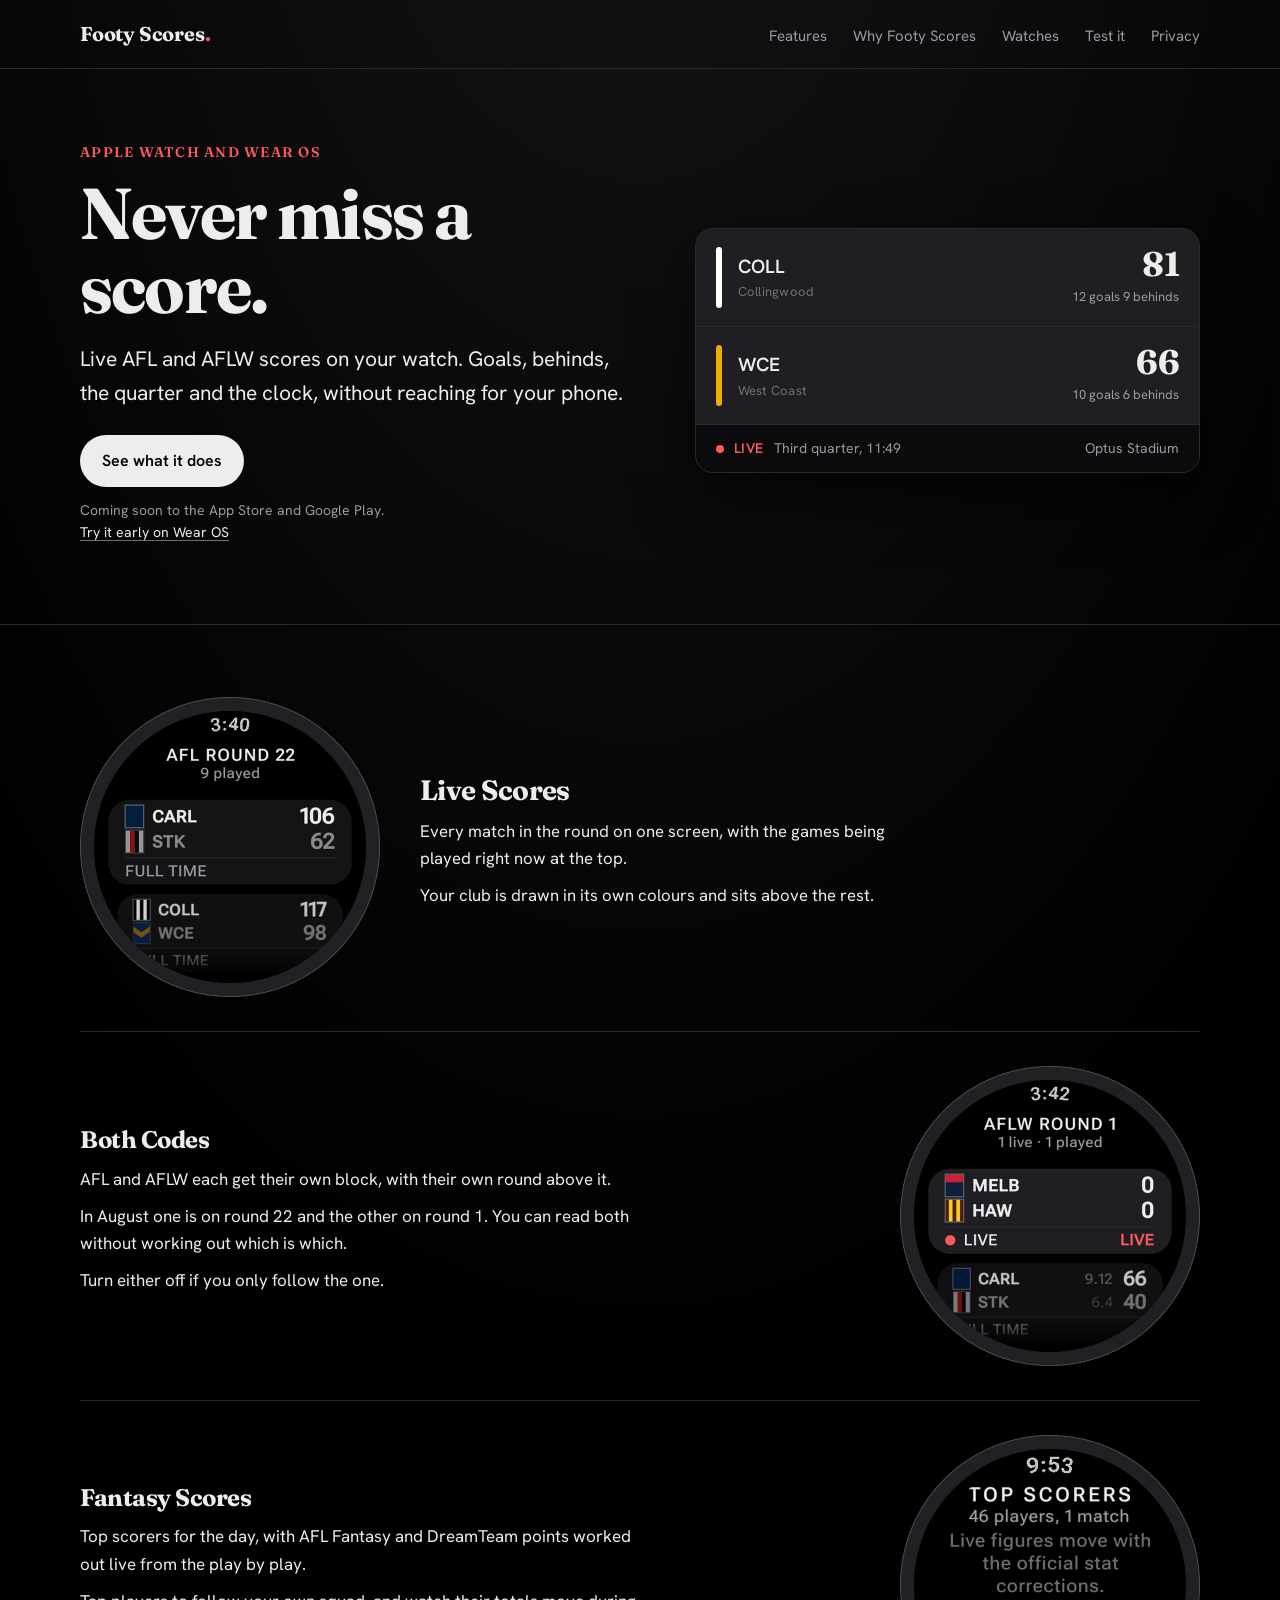
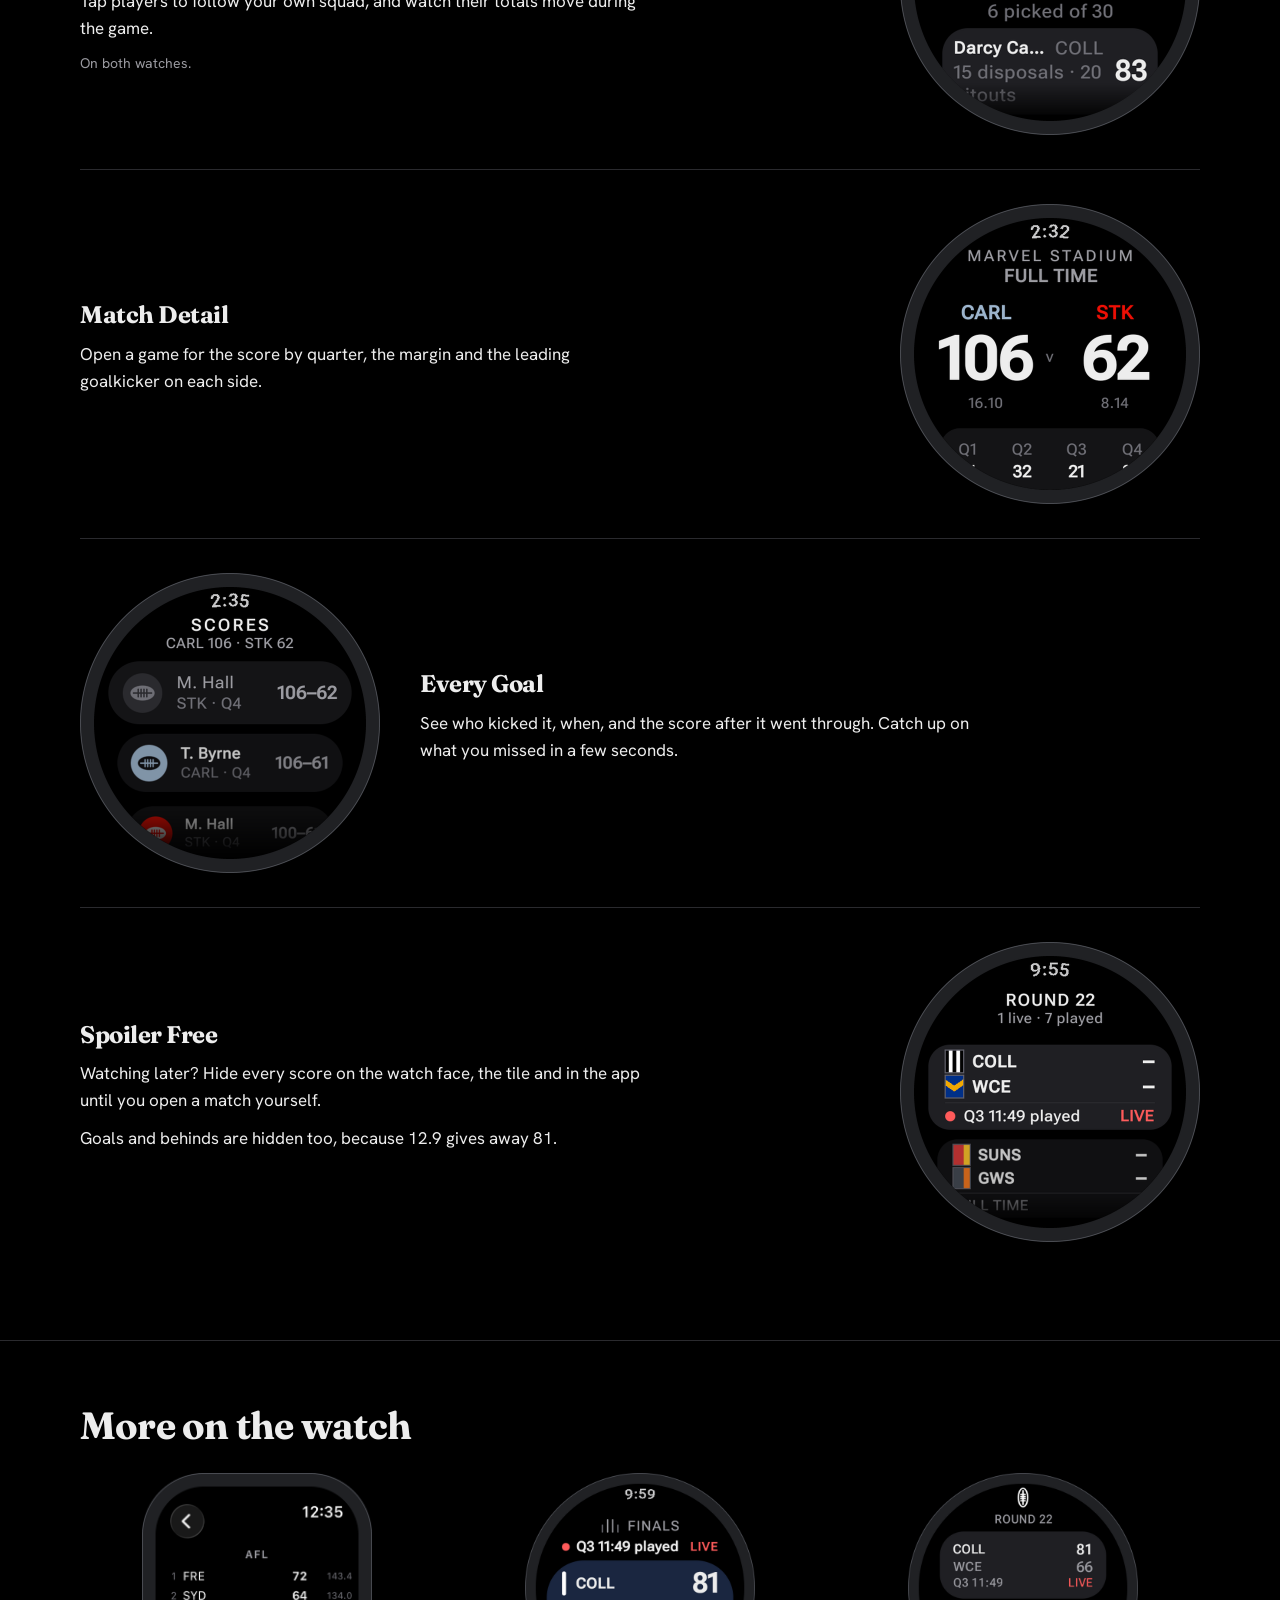
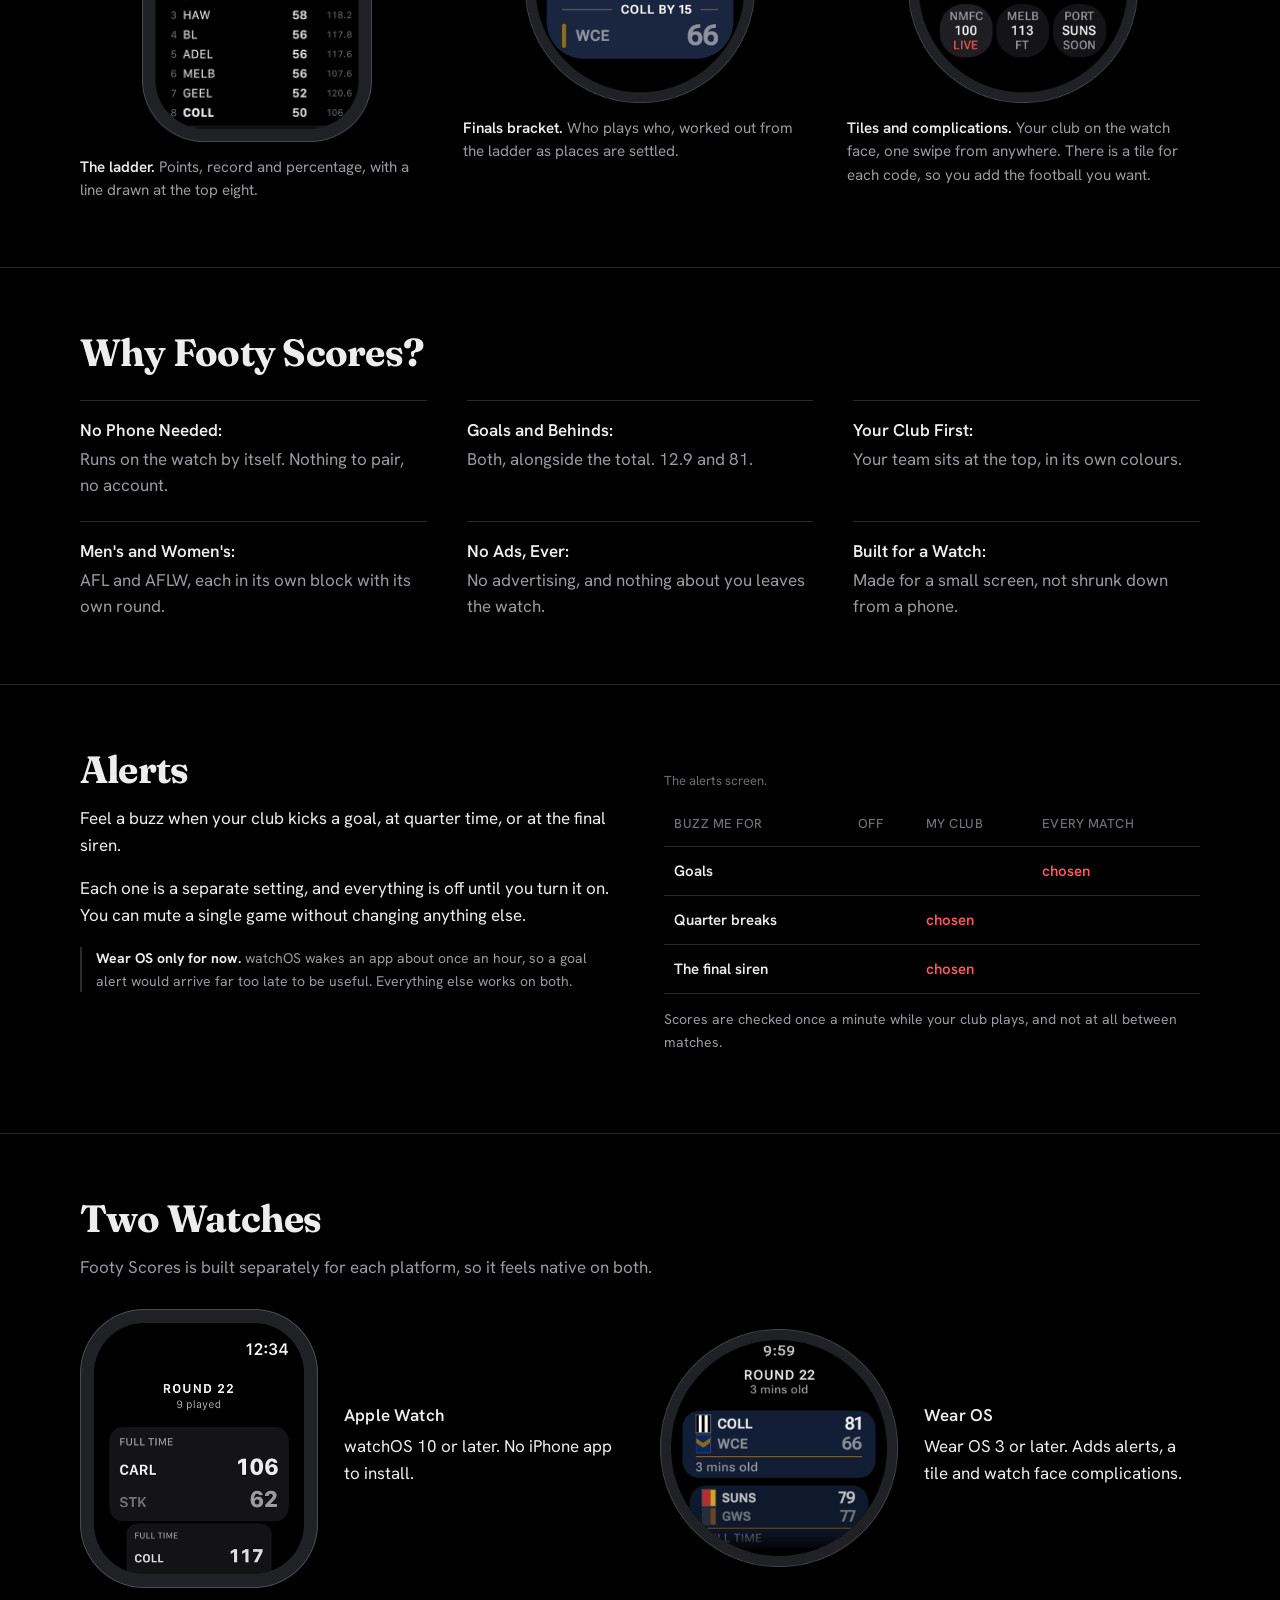
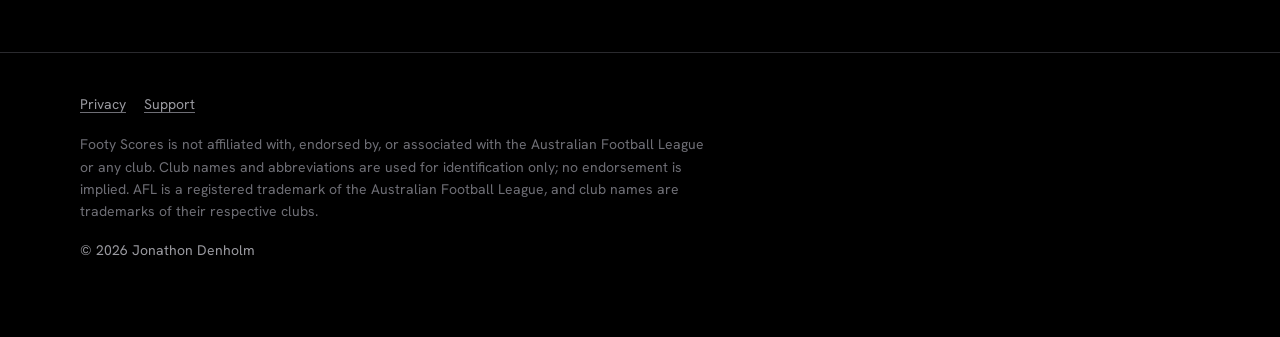
==== commit 13472251: "Reshoot the scoreboard, and show the second competition The scoreboard shot on the site and in the P" ====
--- a/index.html
+++ b/index.html
@@ -98,12 +98,25 @@
       <div class="feature feature-lead">
         <figure class="shot shot-round">
           <img src="img/w-round.png" width="300" height="300" loading="lazy" decoding="async"
-               alt="A round watch showing Round 22: Carlton 106, St Kilda 62 at full time, and Collingwood 117, West Coast 98 below it.">
+               alt="A round watch showing AFL Round 22: Carlton 106, St Kilda 62 at full time, and Collingwood 117, West Coast 98 below it.">
         </figure>
         <div>
           <h2>Live Scores</h2>
           <p>Every match in the round on one screen, with the games being played right now at the top.</p>
           <p>Your club is drawn in its own colours and sits above the rest.</p>
+        </div>
+      </div>
+
+      <div class="feature feature-flip">
+        <figure class="shot shot-round">
+          <img src="img/w-aflw.png" width="300" height="300" loading="lazy" decoding="async"
+               alt="A round watch showing AFLW Round 1: Melbourne against Hawthorn, live, with the men's round 22 results below.">
+        </figure>
+        <div>
+          <h2>Both Codes</h2>
+          <p>AFL and AFLW each get their own block, with their own round above it.</p>
+          <p>In August one is on round 22 and the other on round 1. You can read both without working out which is which.</p>
+          <p>Turn either off if you only follow the one.</p>
         </div>
       </div>
 
@@ -177,7 +190,7 @@
         <figure>
           <img src="img/w-tile.png" width="230" height="230" loading="lazy" decoding="async"
                alt="The tile: Collingwood 81, West Coast 66 live in the third quarter, with three more matches beneath.">
-          <figcaption><strong>Tile and complications.</strong> Your club on the watch face, one swipe from anywhere.</figcaption>
+          <figcaption><strong>Tiles and complications.</strong> Your club on the watch face, one swipe from anywhere. There is a tile for each code, so you add the football you want.</figcaption>
         </figure>
       </div>
     </div>
@@ -192,7 +205,7 @@
         <li><strong>No Phone Needed:</strong> Runs on the watch by itself. Nothing to pair, no account.</li>
         <li><strong>Goals and Behinds:</strong> Both, alongside the total. 12.9 and 81.</li>
         <li><strong>Your Club First:</strong> Your team sits at the top, in its own colours.</li>
-        <li><strong>Men's and Women's:</strong> AFL and AFLW in the one app.</li>
+        <li><strong>Men's and Women's:</strong> AFL and AFLW, each in its own block with its own round.</li>
         <li><strong>No Ads, Ever:</strong> No advertising, and nothing about you leaves the watch.</li>
         <li><strong>Built for a Watch:</strong> Made for a small screen, not shrunk down from a phone.</li>
       </ul>
@@ -264,7 +277,7 @@
   <div class="wrap">
     <div class="foot-links">
       <a href="privacy.html">Privacy</a>
-      <a href="mailto:watchwalkssupport@gmail.com">Support</a>
+      <a href="mailto:watchwalksupport@gmail.com">Support</a>
     </div>
     <p class="disclaimer">Footy Scores is not affiliated with, endorsed by, or associated with the Australian Football League or any club. Club names and abbreviations are used for identification only; no endorsement is implied. AFL is a registered trademark of the Australian Football League, and club names are trademarks of their respective clubs.</p>
     <p class="small">&copy; 2026 Jonathon Denholm</p>
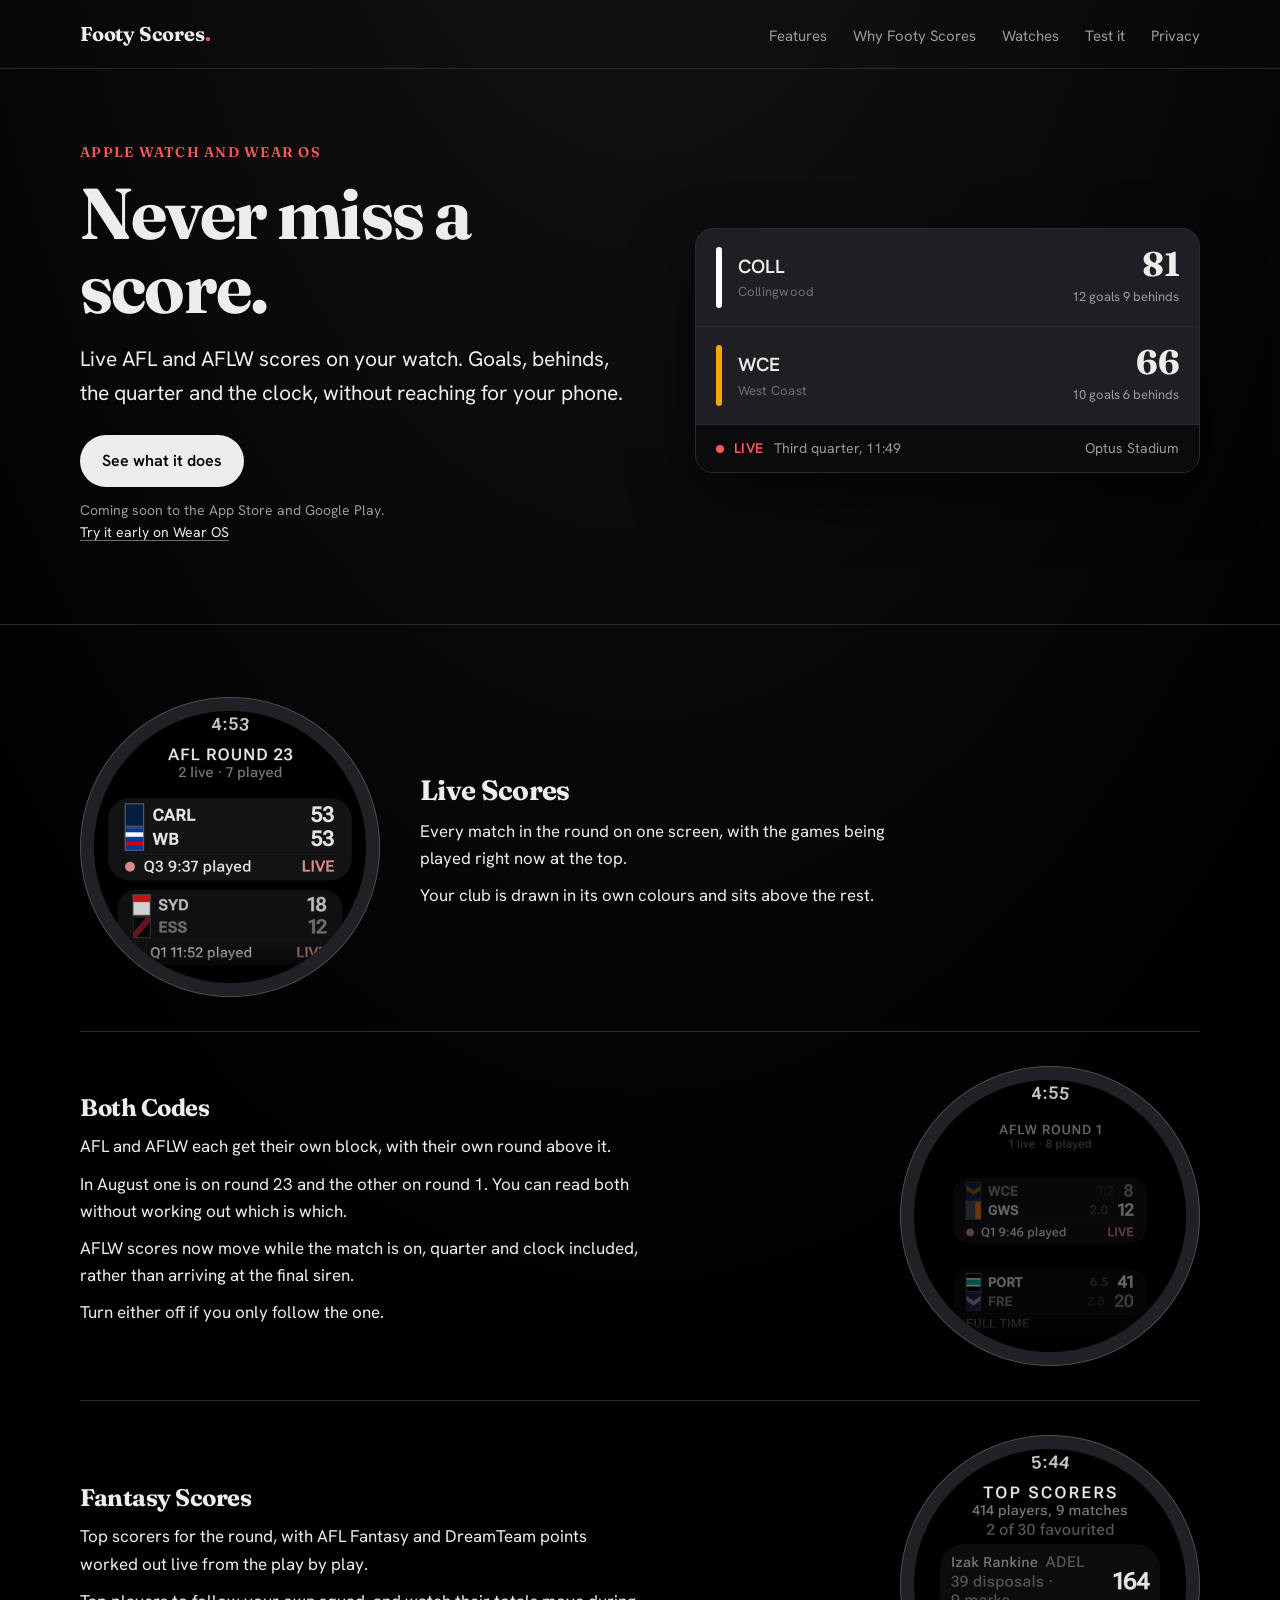
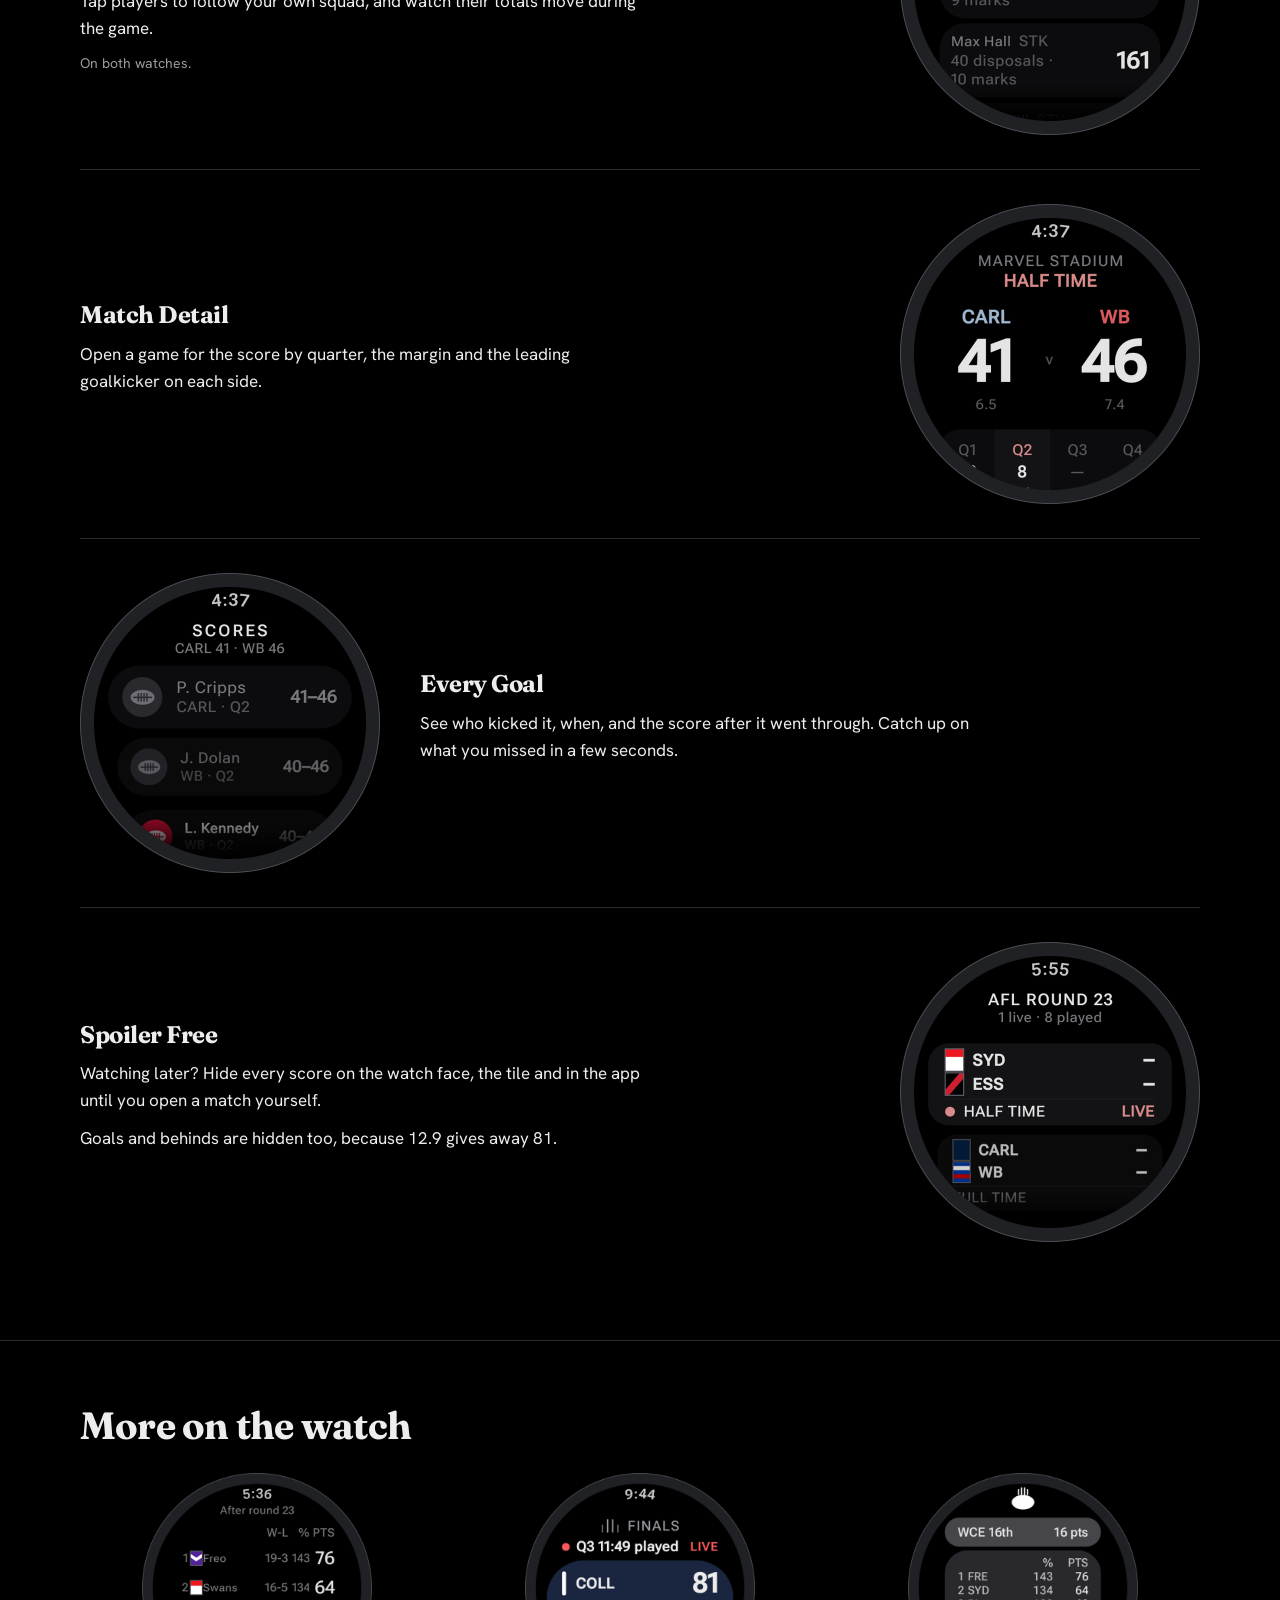
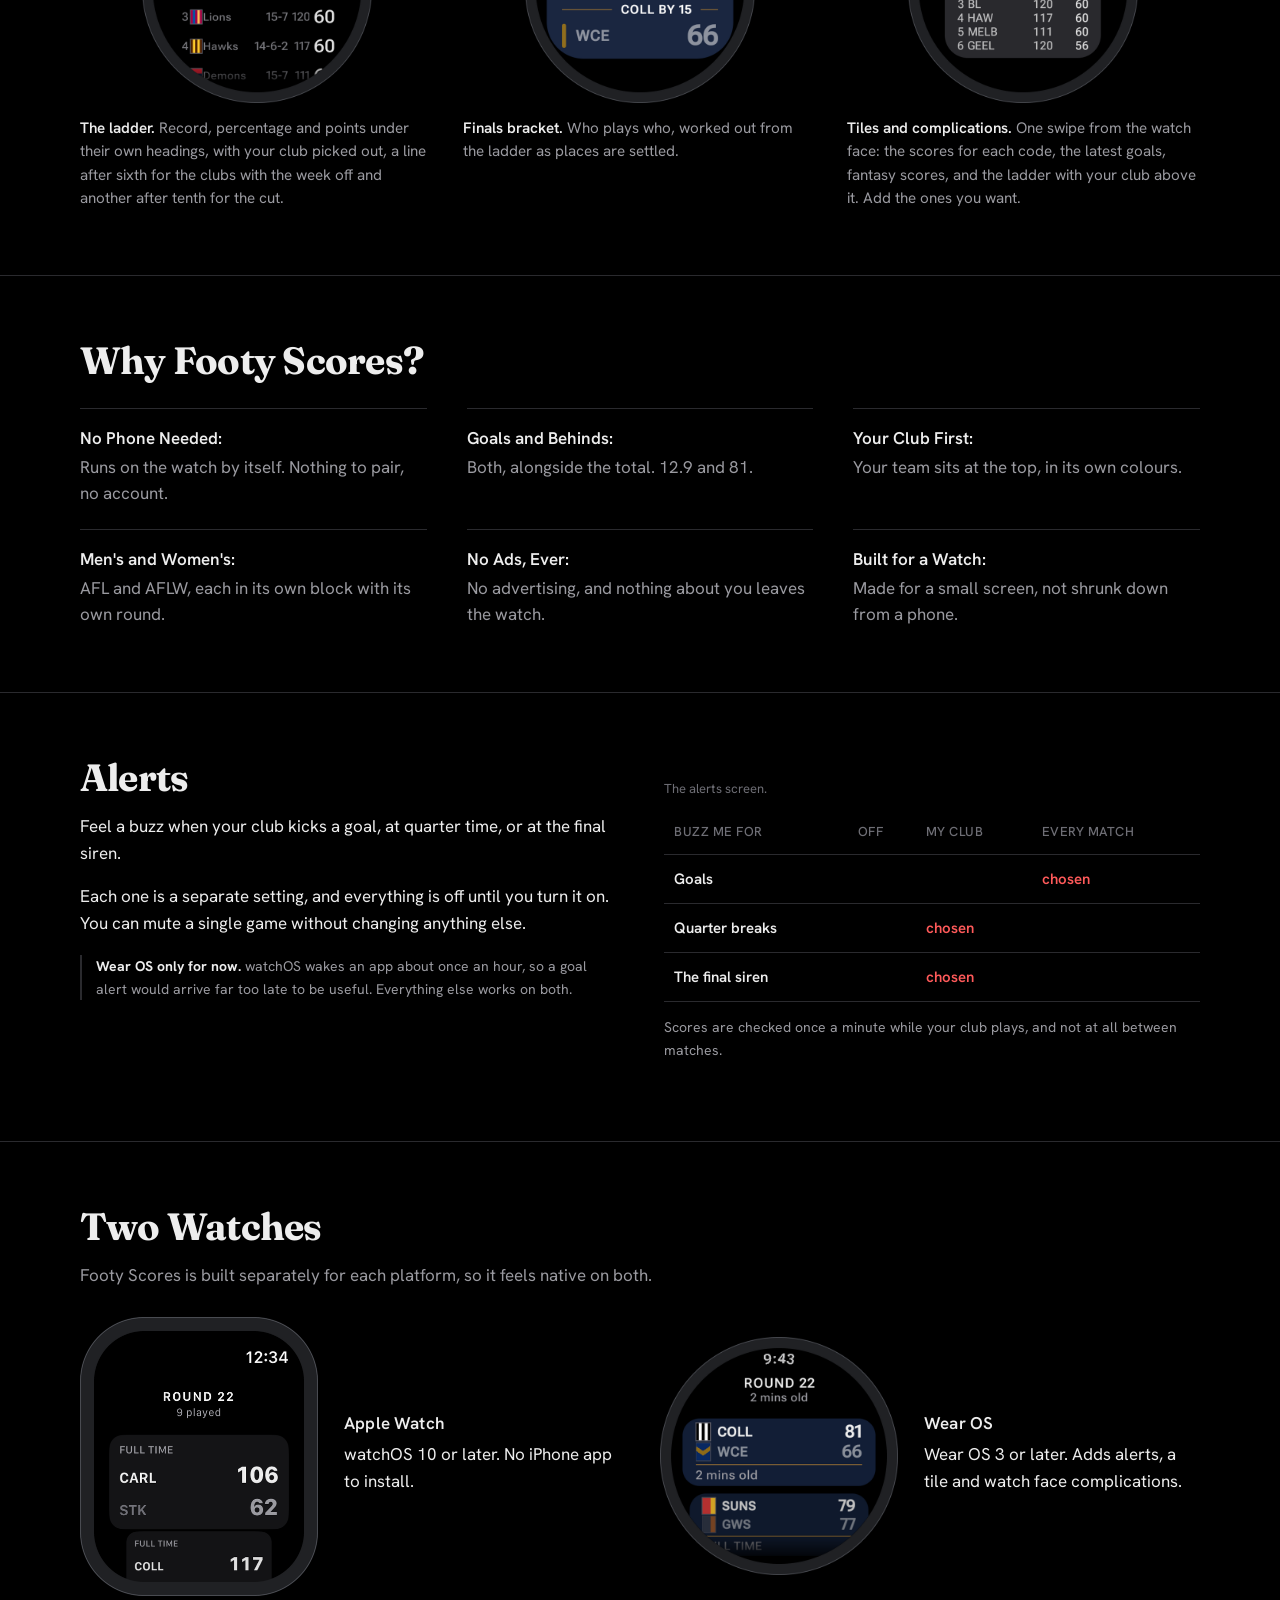
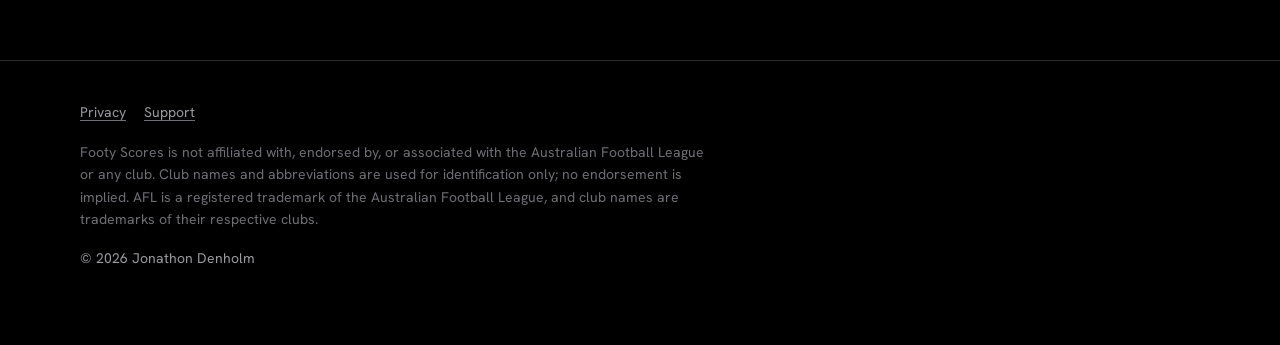
==== commit 970d7048: "Reshoot the site from the live watch, and say what 1.2.0 added Every Wear image on the page is a fre" ====
--- a/index.html
+++ b/index.html
@@ -98,7 +98,7 @@
       <div class="feature feature-lead">
         <figure class="shot shot-round">
           <img src="img/w-round.png" width="300" height="300" loading="lazy" decoding="async"
-               alt="A round watch showing AFL Round 22: Carlton 106, St Kilda 62 at full time, and Collingwood 117, West Coast 98 below it.">
+               alt="A round watch showing AFL Round 23, two matches live: Carlton 53 and the Bulldogs 53 in the third quarter, with Sydney 18 and Essendon 12 in the first beneath it.">
         </figure>
         <div>
           <h2>Live Scores</h2>
@@ -110,12 +110,13 @@
       <div class="feature feature-flip">
         <figure class="shot shot-round">
           <img src="img/w-aflw.png" width="300" height="300" loading="lazy" decoding="async"
-               alt="A round watch showing AFLW Round 1: Melbourne against Hawthorn, live, with the men's round 22 results below.">
+               alt="A round watch showing AFLW Round 1, one match live: West Coast 1.2 (8) against GWS 2.0 (12) in the first quarter, with a completed match beneath it.">
         </figure>
         <div>
           <h2>Both Codes</h2>
           <p>AFL and AFLW each get their own block, with their own round above it.</p>
-          <p>In August one is on round 22 and the other on round 1. You can read both without working out which is which.</p>
+          <p>In August one is on round 23 and the other on round 1. You can read both without working out which is which.</p>
+          <p>AFLW scores now move while the match is on, quarter and clock included, rather than arriving at the final siren.</p>
           <p>Turn either off if you only follow the one.</p>
         </div>
       </div>
@@ -124,11 +125,11 @@
       <div class="feature feature-flip">
         <figure class="shot shot-round">
           <img src="img/w-fantasy.png" width="300" height="300" loading="lazy" decoding="async"
-               alt="Top scorers on a round watch: 46 players across 1 match, with Darcy on 83 from 15 disposals and 20 hitouts.">
+               alt="Top scorers on a round watch: 414 players across 9 matches, with Izak Rankine on 164 from 39 disposals and 9 marks.">
         </figure>
         <div>
           <h2>Fantasy Scores</h2>
-          <p>Top scorers for the day, with AFL Fantasy and DreamTeam points worked out live from the play by play.</p>
+          <p>Top scorers for the round, with AFL Fantasy and DreamTeam points worked out live from the play by play.</p>
           <p>Tap players to follow your own squad, and watch their totals move during the game.</p>
           <p class="small">On both watches.</p>
         </div>
@@ -137,7 +138,7 @@
       <div class="feature feature-flip">
         <figure class="shot shot-round">
           <img src="img/w-match.png" width="300" height="300" loading="lazy" decoding="async"
-               alt="One match at Marvel Stadium: Carlton 106 from 16.10, St Kilda 62 from 8.14, with the score by quarter beneath.">
+               alt="One match at Marvel Stadium at half time: Carlton 41 from 6.5, the Bulldogs 46 from 7.4, with the score by quarter beneath.">
         </figure>
         <div>
           <h2>Match Detail</h2>
@@ -148,7 +149,7 @@
       <div class="feature">
         <figure class="shot shot-round">
           <img src="img/w-goals.png" width="300" height="300" loading="lazy" decoding="async"
-               alt="The goal feed: M. Hall for St Kilda in the last quarter making it 106 to 62, then T. Byrne for Carlton.">
+               alt="The goal feed: P. Cripps for Carlton in the second quarter making it 41 to 46, then J. Dolan for the Bulldogs.">
         </figure>
         <div>
           <h2>Every Goal</h2>
@@ -159,7 +160,7 @@
       <div class="feature feature-flip">
         <figure class="shot shot-round">
           <img src="img/w-spoilers.png" width="300" height="300" loading="lazy" decoding="async"
-               alt="The round with every score hidden: dashes where the numbers would be, and the note that a match is final.">
+               alt="The round with every score hidden: dashes where the numbers would be, with a match still marked live and at half time.">
         </figure>
         <div>
           <h2>Spoiler Free</h2>
@@ -178,9 +179,9 @@
 
       <div class="gallery">
         <figure>
-          <img src="img/a-ladder.png" width="200" height="234" loading="lazy" decoding="async"
-               alt="The ladder on Apple Watch: Fremantle first on 72 points, Sydney second on 64, Hawthorn third on 58, with percentages beside them.">
-          <figcaption><strong>The ladder.</strong> Points, record and percentage, with a line drawn at the top eight.</figcaption>
+          <img src="img/w-ladder.png" width="230" height="230" loading="lazy" decoding="async"
+               alt="The ladder after round 23 under W-L, percentage and points headings: Freo first on 76, Swans 64, Lions 60, Hawks 60.">
+          <figcaption><strong>The ladder.</strong> Record, percentage and points under their own headings, with your club picked out, a line after sixth for the clubs with the week off and another after tenth for the cut.</figcaption>
         </figure>
         <figure>
           <img src="img/w-finals.png" width="230" height="230" loading="lazy" decoding="async"
@@ -189,8 +190,8 @@
         </figure>
         <figure>
           <img src="img/w-tile.png" width="230" height="230" loading="lazy" decoding="async"
-               alt="The tile: Collingwood 81, West Coast 66 live in the third quarter, with three more matches beneath.">
-          <figcaption><strong>Tiles and complications.</strong> Your club on the watch face, one swipe from anywhere. There is a tile for each code, so you add the football you want.</figcaption>
+               alt="The ladder tile: West Coast sixteenth on 16 points across the top, then the leading six clubs with percentage and points.">
+          <figcaption><strong>Tiles and complications.</strong> One swipe from the watch face: the scores for each code, the latest goals, fantasy scores, and the ladder with your club above it. Add the ones you want.</figcaption>
         </figure>
       </div>
     </div>
